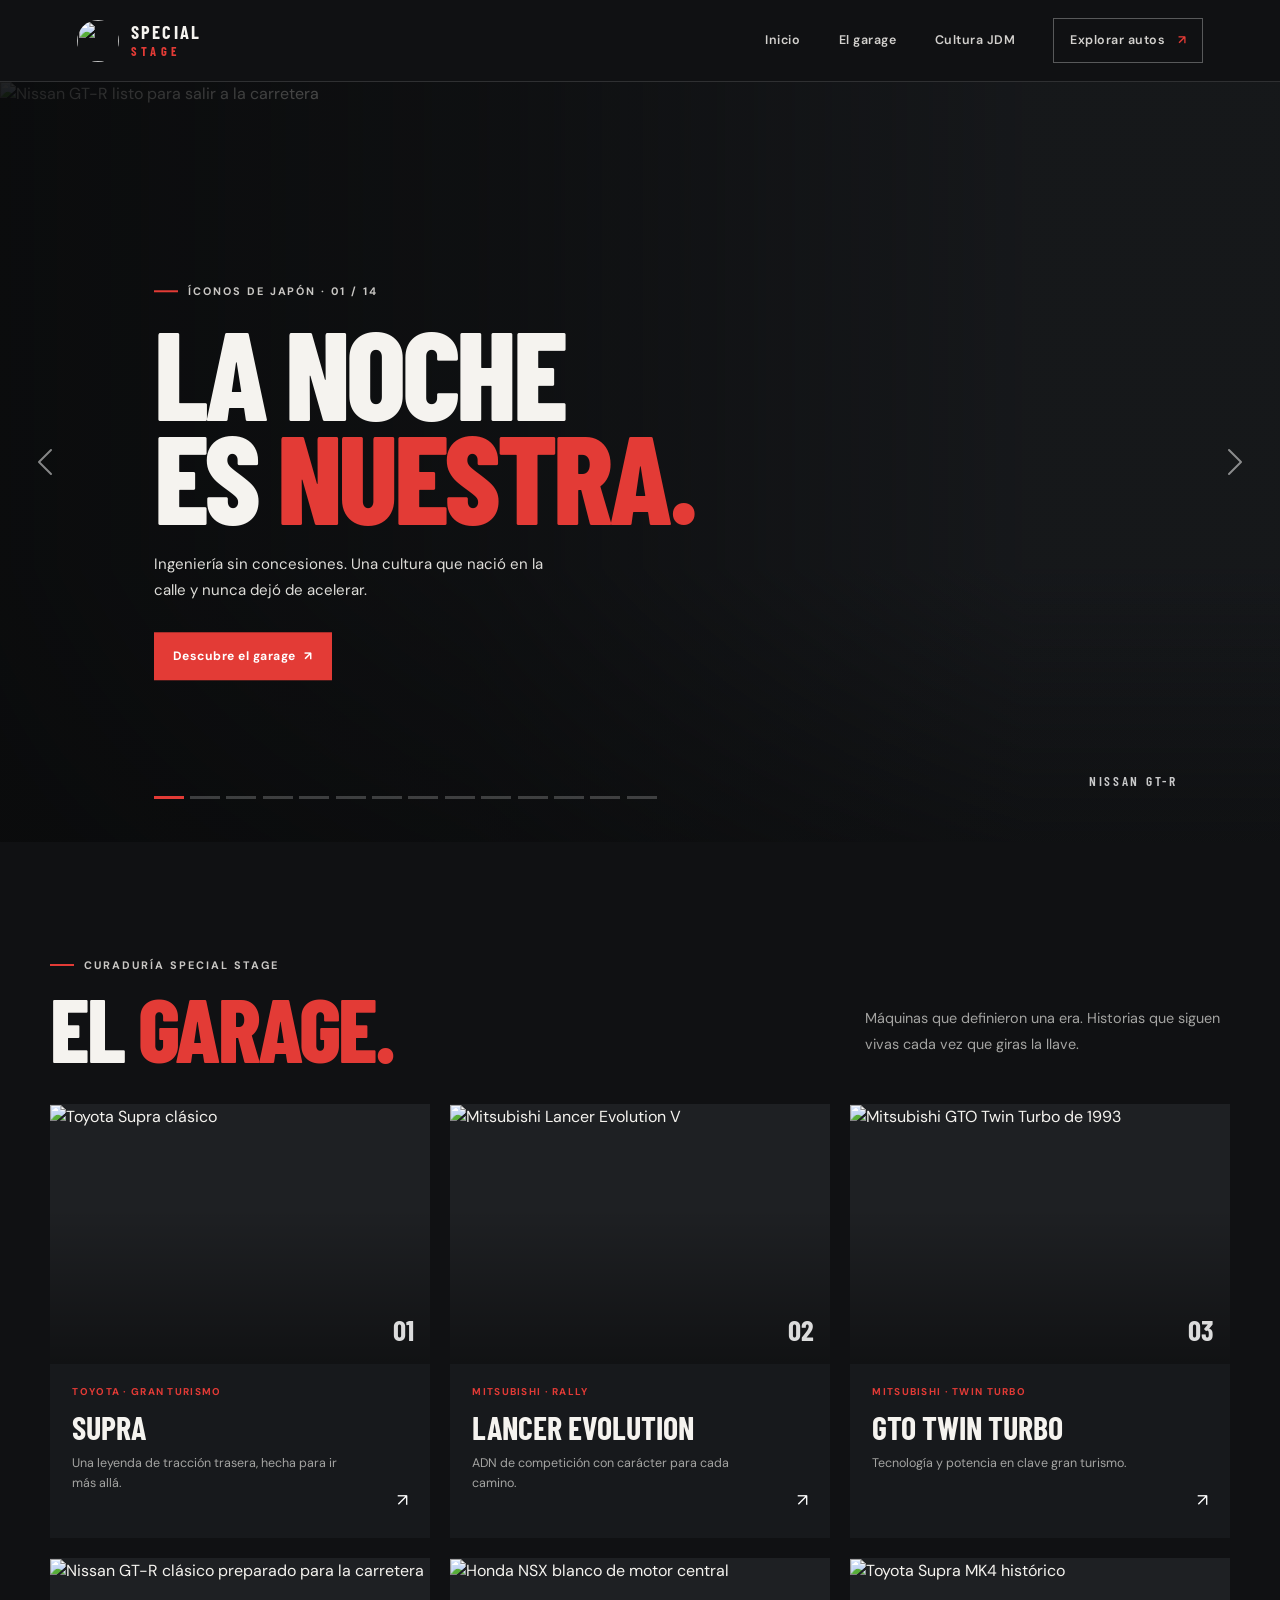
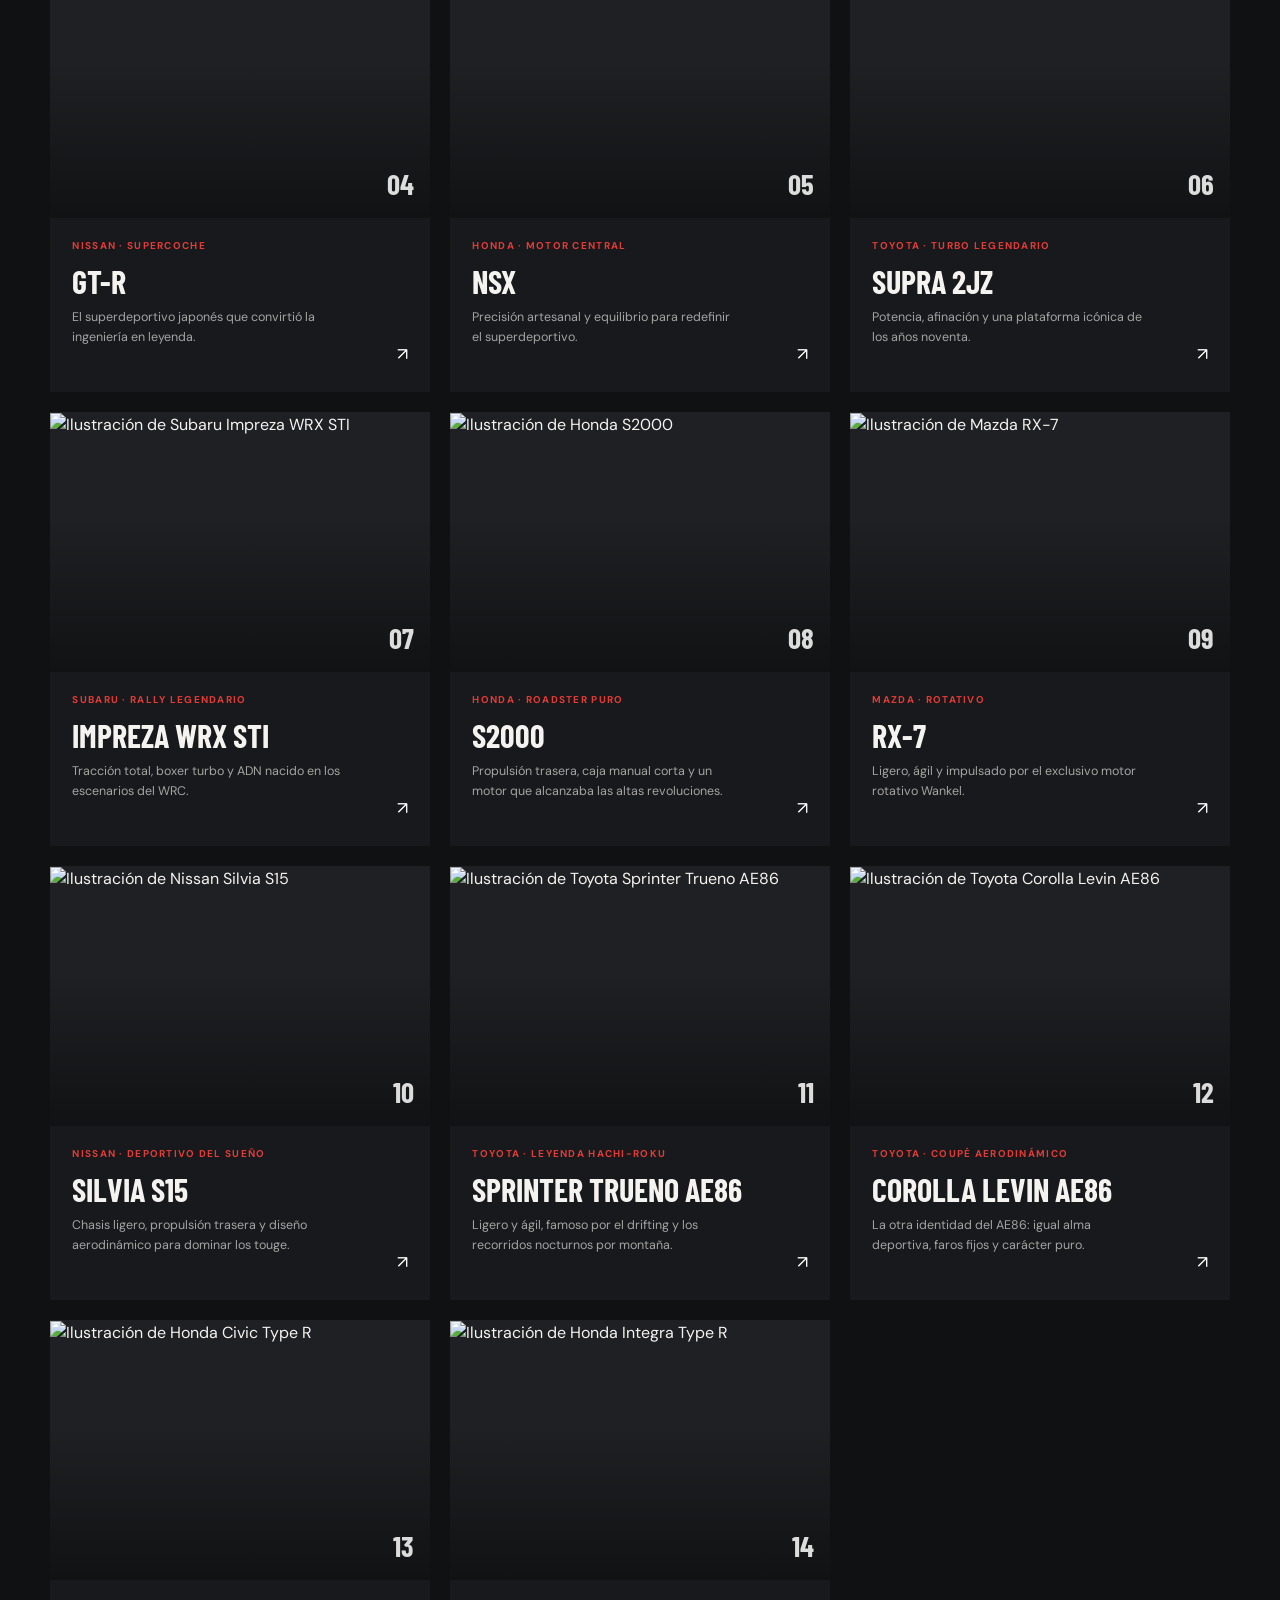
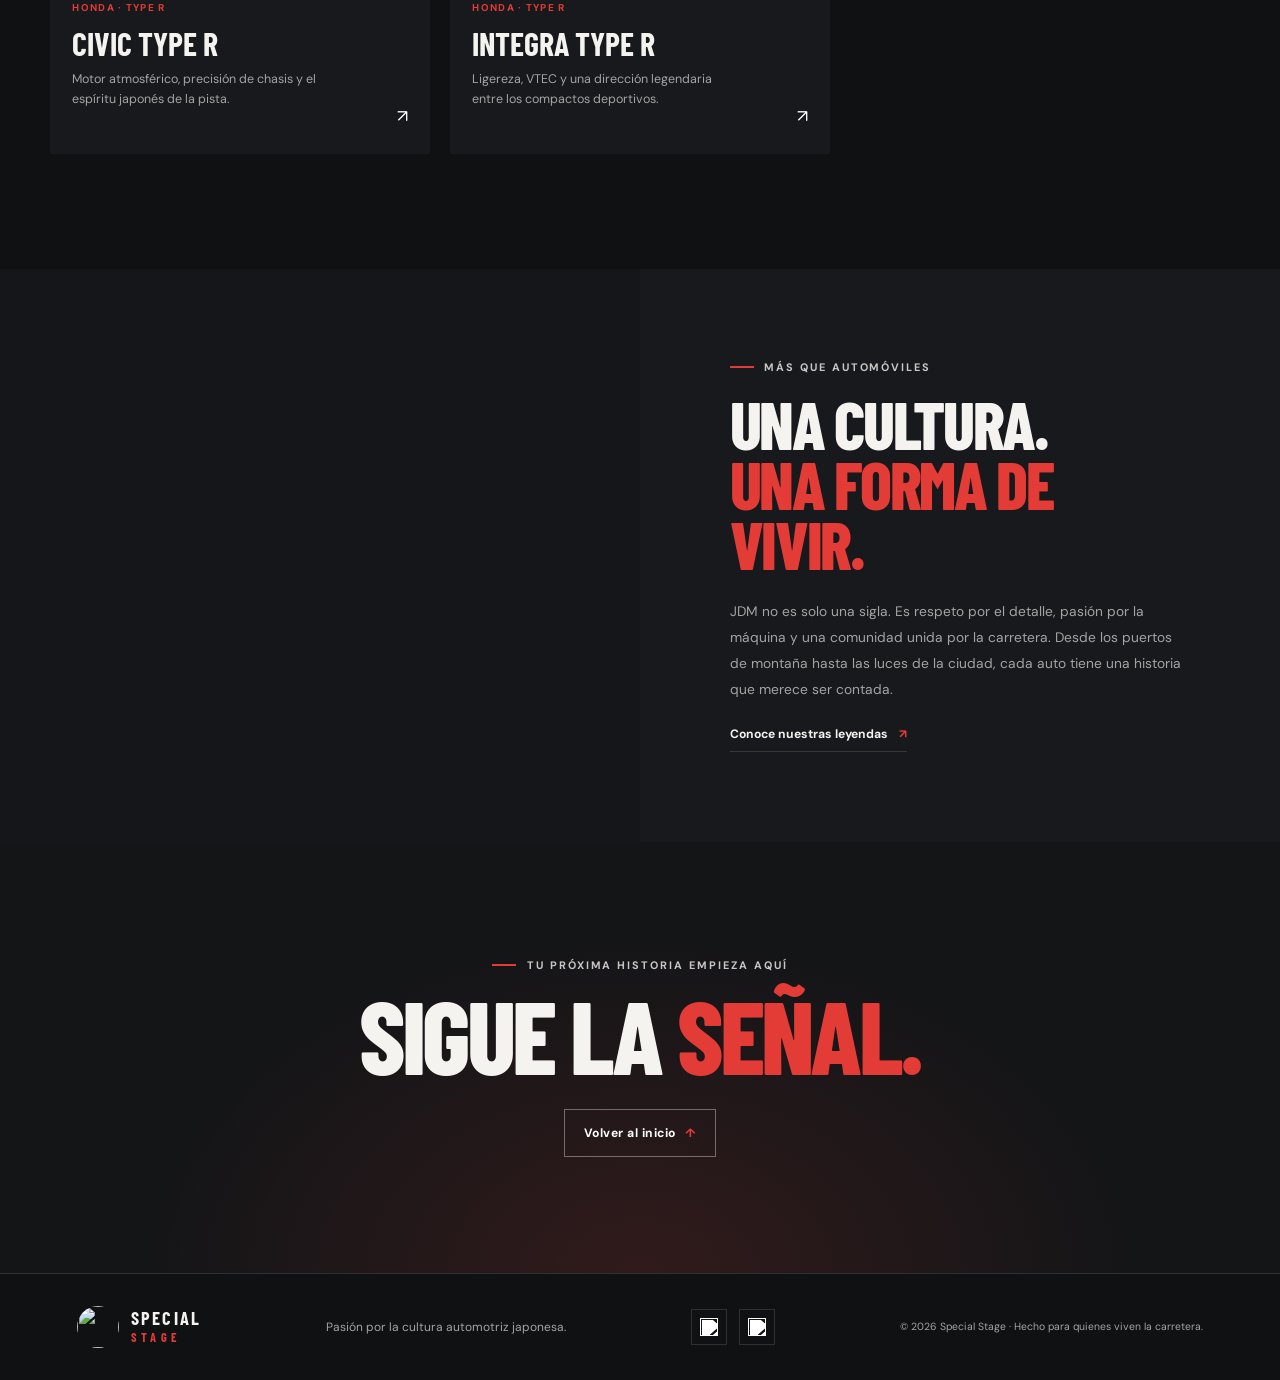
==== index.html @ 15a28413 "index se ingresa el index del sitio" ====
<!DOCTYPE html>
<html lang="es">
<head>
  <meta charset="UTF-8">
  <meta name="viewport" content="width=device-width, initial-scale=1.0">
  <meta name="theme-color" content="#101113">
  <meta name="description" content="Special Stage: un homenaje a los deportivos japoneses, su historia y la cultura JDM.">
  <title>Special Stage — Cultura JDM</title>
  <link rel="preconnect" href="https://fonts.googleapis.com">
  <link rel="preconnect" href="https://fonts.gstatic.com" crossorigin>
  <link href="https://fonts.googleapis.com/css2?family=Barlow+Condensed:wght@500;600;700;800&family=DM+Sans:wght@400;500;600;700&display=swap" rel="stylesheet">
  <link href="https://cdn.jsdelivr.net/npm/bootstrap@5.3.3/dist/css/bootstrap.min.css" rel="stylesheet">
  <link rel="stylesheet" href="styles.css">
  <script src="https://cdn.jsdelivr.net/npm/bootstrap@5.3.3/dist/js/bootstrap.bundle.min.js" defer></script>
</head>
<body>
  <header class="site-header" id="inicio">
    <a class="brand" href="#inicio" aria-label="Special Stage, inicio">
      <img src="OIG3.b3COJ.5Jp.jpeg" alt="" class="brand-mark">
      <span class="brand-name">SPECIAL<span>STAGE</span></span>
    </a>
    <nav class="site-nav" aria-label="Navegación principal">
      <a href="#inicio">Inicio</a>
      <a href="#garage">El garage</a>
      <a href="#filosofia">Cultura JDM</a>
      <a class="nav-cta" href="#garage">Explorar autos <span aria-hidden="true">↗</span></a>
    </nav>
  </header>

  <main>
    <section class="hero" aria-label="Autos deportivos japoneses destacados">
      <div id="jdmCarousel" class="carousel slide carousel-fade" data-bs-ride="carousel" data-bs-interval="6000" data-bs-pause="false" data-bs-touch="true">
        <div class="carousel-indicators">
          <button type="button" data-bs-target="#jdmCarousel" data-bs-slide-to="0" class="active" aria-current="true" aria-label="Ver Nissan GT-R"></button>
          <button type="button" data-bs-target="#jdmCarousel" data-bs-slide-to="1" aria-label="Ver Toyota Supra"></button>
          <button type="button" data-bs-target="#jdmCarousel" data-bs-slide-to="2" aria-label="Ver Mitsubishi Lancer Evolution"></button>
          <button type="button" data-bs-target="#jdmCarousel" data-bs-slide-to="3" aria-label="Ver Mitsubishi GTO"></button>
          <button type="button" data-bs-target="#jdmCarousel" data-bs-slide-to="4" aria-label="Ver Honda NSX"></button>
          <button type="button" data-bs-target="#jdmCarousel" data-bs-slide-to="5" aria-label="Ver Subaru Impreza WRX STI"></button>
          <button type="button" data-bs-target="#jdmCarousel" data-bs-slide-to="6" aria-label="Ver Honda S2000"></button>
          <button type="button" data-bs-target="#jdmCarousel" data-bs-slide-to="7" aria-label="Ver Mazda RX-7"></button>
          <button type="button" data-bs-target="#jdmCarousel" data-bs-slide-to="8" aria-label="Ver Nissan Silvia S15"></button>
          <button type="button" data-bs-target="#jdmCarousel" data-bs-slide-to="9" aria-label="Ver Toyota Sprinter Trueno"></button>
          <button type="button" data-bs-target="#jdmCarousel" data-bs-slide-to="10" aria-label="Ver Toyota Corolla Levin"></button>
          <button type="button" data-bs-target="#jdmCarousel" data-bs-slide-to="11" aria-label="Ver Honda Civic Type R"></button>
          <button type="button" data-bs-target="#jdmCarousel" data-bs-slide-to="12" aria-label="Ver Honda Integra Type R"></button>
          <button type="button" data-bs-target="#jdmCarousel" data-bs-slide-to="13" aria-label="Ver Toyota Supra 2JZ"></button>
        </div>
        <div class="carousel-inner">
          <article class="carousel-item active">
            <img src="7Q7YH4NVMZA3RBC3DKDZZ7UAQU.avif" class="hero-image" alt="Nissan GT-R listo para salir a la carretera">
            <div class="hero-shade"></div>
            <div class="hero-copy">
              <p class="eyebrow"><span></span> ÍCONOS DE JAPÓN · 01 / 14</p>
              <h1>LA NOCHE<br>ES <em>NUESTRA.</em></h1>
              <p class="hero-description">Ingeniería sin concesiones. Una cultura que nació en la calle y nunca dejó de acelerar.</p>
              <a class="button button-red" href="#garage">Descubre el garage <span aria-hidden="true">↗</span></a>
            </div>
            <span class="hero-model">NISSAN GT-R</span>
          </article>
          <article class="carousel-item">
            <img src="1997-toyota-supra-sold-for-176-000-at-auction.jpg" class="hero-image" alt="Toyota Supra, leyenda japonesa de alto rendimiento">
            <div class="hero-shade"></div>
            <div class="hero-copy">
              <p class="eyebrow"><span></span> LEYENDAS DEL ASFALTO · 02 / 14</p>
              <h2>HECHO PARA<br><em>SER LEYENDA.</em></h2>
              <p class="hero-description">Un nombre que atraviesa generaciones. El Supra siempre encuentra el camino de vuelta.</p>
              <a class="button button-red" href="#garage">Descubre el garage <span aria-hidden="true">↗</span></a>
            </div>
            <span class="hero-model">TOYOTA SUPRA</span>
          </article>
          <article class="carousel-item">
            <img src="mitsubishi-lancer-evo-v.webp" class="hero-image" alt="Mitsubishi Lancer Evolution V inspirado en los rallyes">
            <div class="hero-shade"></div>
            <div class="hero-copy">
              <p class="eyebrow"><span></span> NACIDO EN EL RALLY · 03 / 14</p>
              <h2>DOMINA<br><em>CADA CURVA.</em></h2>
              <p class="hero-description">Tracción total, carácter de competición y una máquina hecha para ir más allá.</p>
              <a class="button button-red" href="#garage">Descubre el garage <span aria-hidden="true">↗</span></a>
            </div>
            <span class="hero-model">MITSUBISHI LANCER EVO V</span>
          </article>
          <article class="carousel-item">
            <img src="1993-mitsubishi-gto-z16a-twin-turbo.jpeg" class="hero-image" alt="Mitsubishi GTO Twin Turbo de los años noventa">
            <div class="hero-shade"></div>
            <div class="hero-copy">
              <p class="eyebrow"><span></span> POTENCIA DE LOS 90 · 04 / 14</p>
              <h2>EL FUTURO<br><em>ERA AHORA.</em></h2>
              <p class="hero-description">Tecnología, turbo y diseño atrevido: el gran turismo que hizo historia.</p>
              <a class="button button-red" href="#garage">Descubre el garage <span aria-hidden="true">↗</span></a>
            </div>
            <span class="hero-model">MITSUBISHI GTO</span>
          </article>
          <article class="carousel-item">
            <img src="d70036c5288b5b1a4c5e535a1e9632af.jpg" class="hero-image" alt="Honda NSX, superdeportivo japonés de motor central">
            <div class="hero-shade"></div>
            <div class="hero-copy">
              <p class="eyebrow"><span></span> PRECISIÓN EN ESTADO PURO · 05 / 14</p>
              <h2>LA PERFECCIÓN<br><em>SE CONDUCE.</em></h2>
              <p class="hero-description">Equilibrio, precisión y alma de competición en un superdeportivo inolvidable.</p>
              <a class="button button-red" href="#garage">Descubre el garage <span aria-hidden="true">↗</span></a>
            </div>
            <span class="hero-model">HONDA NSX</span>
          </article>
          <article class="carousel-item">
            <img src="Subaru_Impreza_WRX_STi_2011-00.jpg.webp" class="hero-image" alt="Subaru Impreza WRX STI preparado para el rally">
            <div class="hero-shade"></div>
            <div class="hero-copy">
              <p class="eyebrow"><span></span> ADN DE RALLY · 06 / 14</p>
              <h2>TRACCIÓN<br><em>SIN LÍMITES.</em></h2>
              <p class="hero-description">Boxer turbo, tracción total y el carácter competitivo que conquistó el WRC.</p>
              <a class="button button-red" href="#garage">Descubre el garage <span aria-hidden="true">↗</span></a>
            </div>
            <span class="hero-model">SUBARU IMPREZA WRX STI</span>
          </article>
          <article class="carousel-item">
            <img src="honda-s2000-ap1-ap2.webp" class="hero-image" alt="Honda S2000 roadster deportivo">
            <div class="hero-shade"></div>
            <div class="hero-copy">
              <p class="eyebrow"><span></span> ROADSTER PURO · 07 / 14</p>
              <h2>MOTOR ALMA<br><em>A TODO RÉGIMEN.</em></h2>
              <p class="hero-description">Propulsión trasera y un motor atmosférico diseñado para disfrutar cada revolución.</p>
              <a class="button button-red" href="#garage">Descubre el garage <span aria-hidden="true">↗</span></a>
            </div>
            <span class="hero-model">HONDA S2000</span>
          </article>
          <article class="carousel-item">
            <img src="rx7.jfif" class="hero-image" alt="Mazda RX-7 con motor rotativo">
            <div class="hero-shade"></div>
            <div class="hero-copy">
              <p class="eyebrow"><span></span> TECNOLOGÍA ROTATIVA · 08 / 14</p>
              <h2>PESO LIVIANO.<br><em>ALMA LIBRE.</em></h2>
              <p class="hero-description">Un diseño liviano y el exclusivo motor Wankel dieron forma a una leyenda.</p>
              <a class="button button-red" href="#garage">Descubre el garage <span aria-hidden="true">↗</span></a>
            </div>
            <span class="hero-model">MAZDA RX-7</span>
          </article>
          <article class="carousel-item">
            <img src="s15.jfif" class="hero-image" alt="Nissan Silvia S15 de propulsión trasera">
            <div class="hero-shade"></div>
            <div class="hero-copy">
              <p class="eyebrow"><span></span> REINA DE LOS TOUGE · 09 / 14</p>
              <h2>LIBERTAD<br><em>TRASERA.</em></h2>
              <p class="hero-description">Ligereza, propulsión trasera y equilibrio para convertir cada curva en expresión.</p>
              <a class="button button-red" href="#garage">Descubre el garage <span aria-hidden="true">↗</span></a>
            </div>
            <span class="hero-model">NISSAN SILVIA S15</span>
          </article>
          <article class="carousel-item">
            <img src="trueno.jfif" class="hero-image" alt="Toyota Sprinter Trueno AE86">
            <div class="hero-shade"></div>
            <div class="hero-copy">
              <p class="eyebrow"><span></span> LEYENDA HACHI-ROKU · 10 / 14</p>
              <h2>EL ARTE<br><em>DEL DRIFT.</em></h2>
              <p class="hero-description">Ligero, sincero y famoso por llevar el automóvil al límite de la carretera de montaña.</p>
              <a class="button button-red" href="#garage">Descubre el garage <span aria-hidden="true">↗</span></a>
            </div>
            <span class="hero-model">TOYOTA SPRINTER TRUENO AE86</span>
          </article>
          <article class="carousel-item">
            <img src="levin.jfif" class="hero-image" alt="Toyota Corolla Levin AE86">
            <div class="hero-shade"></div>
            <div class="hero-copy">
              <p class="eyebrow"><span></span> EL HERMANO INVISIBLE · 11 / 14</p>
              <h2>IGUAL ALMA.<br><em>OTRO ROSTRO.</em></h2>
              <p class="hero-description">El Corolla Levin comparte la esencia del AE86 con faros fijos y carácter compacto.</p>
              <a class="button button-red" href="#garage">Descubre el garage <span aria-hidden="true">↗</span></a>
            </div>
            <span class="hero-model">TOYOTA COROLLA LEVIN AE86</span>
          </article>
          <article class="carousel-item">
            <img src="civic.jfif" class="hero-image" alt="Honda Civic Type R deportivo">
            <div class="hero-shade"></div>
            <div class="hero-copy">
              <p class="eyebrow"><span></span> NATIVO DE CIRCUITO · 12 / 14</p>
              <h2>CHASIS<br><em>HACIA LA PISTA.</em></h2>
              <p class="hero-description">Motor atmosférico, precisión de chasis y toda la filosofía Honda Type R.</p>
              <a class="button button-red" href="#garage">Descubre el garage <span aria-hidden="true">↗</span></a>
            </div>
            <span class="hero-model">HONDA CIVIC TYPE R</span>
          </article>
          <article class="carousel-item">
            <img src="integra.jfif" class="hero-image" alt="Honda Integra Type R deportivo">
            <div class="hero-shade"></div>
            <div class="hero-copy">
              <p class="eyebrow"><span></span> LEYENDA VTEC · 13 / 14</p>
              <h2>LIGEREZA.<br><em>Y PRECISIÓN.</em></h2>
              <p class="hero-description">Ligereza, altas revoluciones y una dirección que convirtió al Integra en una leyenda.</p>
              <a class="button button-red" href="#garage">Descubre el garage <span aria-hidden="true">↗</span></a>
            </div>
            <span class="hero-model">HONDA INTEGRA TYPE R</span>
          </article>
          <article class="carousel-item">
            <img src="1997-toyota-supra-sold-for-176-000-at-auction.jpg" class="hero-image" alt="Toyota Supra 2JZ con motor turbo">
            <div class="hero-shade"></div>
            <div class="hero-copy">
              <p class="eyebrow"><span></span> POTENCIA LEGENDARIA · 14 / 14</p>
              <h2>EL MOTOR<br><em>INMORTAL.</em></h2>
              <p class="hero-description">El 2JZ turbo convirtió al Supra en un referente eterno de potencia y preparación.</p>
              <a class="button button-red" href="#garage">Descubre el garage <span aria-hidden="true">↗</span></a>
            </div>
            <span class="hero-model">TOYOTA SUPRA 2JZ</span>
          </article>
        </div>
        <button class="carousel-control-prev" type="button" data-bs-target="#jdmCarousel" data-bs-slide="prev" aria-label="Anterior">
          <span class="carousel-control-prev-icon" aria-hidden="true"></span>
        </button>
        <button class="carousel-control-next" type="button" data-bs-target="#jdmCarousel" data-bs-slide="next" aria-label="Siguiente">
          <span class="carousel-control-next-icon" aria-hidden="true"></span>
        </button>
      </div>
    </section>

    <section class="garage section-wrap" id="garage">
      <div class="section-heading">
        <div>
          <p class="eyebrow"><span></span> CURADURÍA SPECIAL STAGE</p>
          <h2>EL <em>GARAGE.</em></h2>
        </div>
        <p class="section-intro">Máquinas que definieron una era. Historias que siguen vivas cada vez que giras la llave.</p>
      </div>
      <div class="car-grid">
        <article class="car-card">
          <div class="card-image"><img src="1997-toyota-supra-sold-for-176-000-at-auction.jpg" alt="Toyota Supra clásico" loading="lazy"><span class="card-number">01</span></div>
          <div class="card-copy"><p class="card-kicker">TOYOTA · GRAN TURISMO</p><h3>Supra</h3><p>Una leyenda de tracción trasera, hecha para ir más allá.</p><span class="card-arrow" aria-hidden="true">↗</span></div>
        </article>
        <article class="car-card">
          <div class="card-image"><img src="mitsubishi-lancer-evo-v.webp" alt="Mitsubishi Lancer Evolution V" loading="lazy"><span class="card-number">02</span></div>
          <div class="card-copy"><p class="card-kicker">MITSUBISHI · RALLY</p><h3>Lancer Evolution</h3><p>ADN de competición con carácter para cada camino.</p><span class="card-arrow" aria-hidden="true">↗</span></div>
        </article>
        <article class="car-card">
          <div class="card-image"><img src="1993-mitsubishi-gto-z16a-twin-turbo.jpeg" alt="Mitsubishi GTO Twin Turbo de 1993" loading="lazy"><span class="card-number">03</span></div>
          <div class="card-copy"><p class="card-kicker">MITSUBISHI · TWIN TURBO</p><h3>GTO Twin Turbo</h3><p>Tecnología y potencia en clave gran turismo.</p><span class="card-arrow" aria-hidden="true">↗</span></div>
        </article>
        <article class="car-card">
          <div class="card-image"><img src="7Q7YH4NVMZA3RBC3DKDZZ7UAQU.avif" alt="Nissan GT-R clásico preparado para la carretera" loading="lazy"><span class="card-number">04</span></div>
          <div class="card-copy"><p class="card-kicker">NISSAN · SUPERCOCHE</p><h3>GT-R</h3><p>El superdeportivo japonés que convirtió la ingeniería en leyenda.</p><span class="card-arrow" aria-hidden="true">↗</span></div>
        </article>
        <article class="car-card">
          <div class="card-image"><img src="d70036c5288b5b1a4c5e535a1e9632af.jpg" alt="Honda NSX blanco de motor central" loading="lazy"><span class="card-number">05</span></div>
          <div class="card-copy"><p class="card-kicker">HONDA · MOTOR CENTRAL</p><h3>NSX</h3><p>Precisión artesanal y equilibrio para redefinir el superdeportivo.</p><span class="card-arrow" aria-hidden="true">↗</span></div>
        </article>
        <article class="car-card">
          <div class="card-image"><img src="1997-toyota-supra-sold-for-176-000-at-auction.jpg" alt="Toyota Supra MK4 histórico" loading="lazy"><span class="card-number">06</span></div>
          <div class="card-copy"><p class="card-kicker">TOYOTA · TURBO LEGENDARIO</p><h3>Supra 2JZ</h3><p>Potencia, afinación y una plataforma icónica de los años noventa.</p><span class="card-arrow" aria-hidden="true">↗</span></div>
        </article>
        <article class="car-card">
          <div class="card-image"><img src="Subaru_Impreza_WRX_STi_2011-00.jpg.webp" alt="Ilustración de Subaru Impreza WRX STI" loading="lazy"><span class="card-number">07</span></div>
          <div class="card-copy"><p class="card-kicker">SUBARU · RALLY LEGENDARIO</p><h3>Impreza WRX STI</h3><p>Tracción total, boxer turbo y ADN nacido en los escenarios del WRC.</p><span class="card-arrow" aria-hidden="true">↗</span></div>
        </article>
        <article class="car-card">
          <div class="card-image"><img src="honda-s2000-ap1-ap2.webp" alt="Ilustración de Honda S2000" loading="lazy"><span class="card-number">08</span></div>
          <div class="card-copy"><p class="card-kicker">HONDA · ROADSTER PURO</p><h3>S2000</h3><p>Propulsión trasera, caja manual corta y un motor que alcanzaba las altas revoluciones.</p><span class="card-arrow" aria-hidden="true">↗</span></div>
        </article>
        <article class="car-card">
          <div class="card-image"><img src="rx7.jfif" alt="Ilustración de Mazda RX-7" loading="lazy"><span class="card-number">09</span></div>
          <div class="card-copy"><p class="card-kicker">MAZDA · ROTATIVO</p><h3>RX-7</h3><p>Ligero, ágil y impulsado por el exclusivo motor rotativo Wankel.</p><span class="card-arrow" aria-hidden="true">↗</span></div>
        </article>
        <article class="car-card">
          <div class="card-image"><img src="s15.jfif" alt="Ilustración de Nissan Silvia S15" loading="lazy"><span class="card-number">10</span></div>
          <div class="card-copy"><p class="card-kicker">NISSAN · DEPORTIVO DEL SUEÑO</p><h3>Silvia S15</h3><p>Chasis ligero, propulsión trasera y diseño aerodinámico para dominar los touge.</p><span class="card-arrow" aria-hidden="true">↗</span></div>
        </article>
        <article class="car-card">
          <div class="card-image"><img src="trueno.jfif" alt="Ilustración de Toyota Sprinter Trueno AE86" loading="lazy"><span class="card-number">11</span></div>
          <div class="card-copy"><p class="card-kicker">TOYOTA · LEYENDA HACHI-ROKU</p><h3>Sprinter Trueno AE86</h3><p>Ligero y ágil, famoso por el drifting y los recorridos nocturnos por montaña.</p><span class="card-arrow" aria-hidden="true">↗</span></div>
        </article>
        <article class="car-card">
          <div class="card-image"><img src="levin.jfif" alt="Ilustración de Toyota Corolla Levin AE86" loading="lazy"><span class="card-number">12</span></div>
          <div class="card-copy"><p class="card-kicker">TOYOTA · COUPÉ AERODINÁMICO</p><h3>Corolla Levin AE86</h3><p>La otra identidad del AE86: igual alma deportiva, faros fijos y carácter puro.</p><span class="card-arrow" aria-hidden="true">↗</span></div>
        </article>
        <article class="car-card">
          <div class="card-image"><img src="civic.jfif" alt="Ilustración de Honda Civic Type R" loading="lazy"><span class="card-number">13</span></div>
          <div class="card-copy"><p class="card-kicker">HONDA · TYPE R</p><h3>Civic Type R</h3><p>Motor atmosférico, precisión de chasis y el espíritu japonés de la pista.</p><span class="card-arrow" aria-hidden="true">↗</span></div>
        </article>
        <article class="car-card">
          <div class="card-image"><img src="integra.jfif" alt="Ilustración de Honda Integra Type R" loading="lazy"><span class="card-number">14</span></div>
          <div class="card-copy"><p class="card-kicker">HONDA · TYPE R</p><h3>Integra Type R</h3><p>Ligereza, VTEC y una dirección legendaria entre los compactos deportivos.</p><span class="card-arrow" aria-hidden="true">↗</span></div>
        </article>
      </div>
    </section>

    <section class="manifesto" id="filosofia">
      <div class="manifesto-image" role="img" aria-label="Deportivo japonés preparado para la carretera"></div>
      <div class="manifesto-copy">
        <p class="eyebrow"><span></span> MÁS QUE AUTOMÓVILES</p>
        <h2>UNA CULTURA.<br><em>UNA FORMA DE VIVIR.</em></h2>
        <p>JDM no es solo una sigla. Es respeto por el detalle, pasión por la máquina y una comunidad unida por la carretera. Desde los puertos de montaña hasta las luces de la ciudad, cada auto tiene una historia que merece ser contada.</p>
        <a class="text-link" href="#garage">Conoce nuestras leyendas <span aria-hidden="true">↗</span></a>
      </div>
    </section>

    <section class="closing-banner">
      <p class="eyebrow"><span></span> TU PRÓXIMA HISTORIA EMPIEZA AQUÍ</p>
      <h2>SIGUE LA <em>SEÑAL.</em></h2>
      <a class="button button-outline" href="#inicio">Volver al inicio <span aria-hidden="true">↑</span></a>
    </section>
  </main>

  <footer class="site-footer" id="contacto">
    <a class="brand footer-brand" href="#inicio">
      <img src="OIG3.b3COJ.5Jp.jpeg" alt="" class="brand-mark">
      <span class="brand-name">SPECIAL<span>STAGE</span></span>
    </a>
    <p>Pasión por la cultura automotriz japonesa.</p>
    <div class="social-links" aria-label="Redes sociales">
      <a href="https://www.facebook.com/" target="_blank" rel="noopener noreferrer" aria-label="Facebook"><img src="icons8-facebook-nuevo-24.png" alt=""></a>
      <a href="https://www.instagram.com/" target="_blank" rel="noopener noreferrer" aria-label="Instagram"><img src="icons8-instagram-50.png" alt=""></a>
    </div>
    <small>© 2026 Special Stage · Hecho para quienes viven la carretera.</small>
  </footer>
  <script>
    document.addEventListener("DOMContentLoaded", function () {
      const carouselElement = document.getElementById("jdmCarousel");

      if (!carouselElement) return;

      if (window.bootstrap && window.bootstrap.Carousel) {
        window.bootstrap.Carousel.getOrCreateInstance(carouselElement, {
          interval: 6000,
          ride: "carousel",
          pause: false,
          wrap: true,
          touch: true
        });
        return;
      }

      const items = Array.from(carouselElement.querySelectorAll(".carousel-item"));
      const indicators = Array.from(carouselElement.querySelectorAll(".carousel-indicators [data-bs-slide-to]"));
      const previousButton = carouselElement.querySelector(".carousel-control-prev");
      const nextButton = carouselElement.querySelector(".carousel-control-next");
      let currentIndex = Math.max(0, items.findIndex(function (item) {
        return item.classList.contains("active");
      }));

      function showSlide(index) {
        currentIndex = (index + items.length) % items.length;

        items.forEach(function (item, itemIndex) {
          item.classList.toggle("active", itemIndex === currentIndex);
        });

        indicators.forEach(function (indicator, indicatorIndex) {
          indicator.classList.toggle("active", indicatorIndex === currentIndex);
          indicator.setAttribute("aria-current", indicatorIndex === currentIndex ? "true" : "false");
        });
      }

      indicators.forEach(function (indicator) {
        indicator.addEventListener("click", function () {
          showSlide(Number(indicator.dataset.bsSlideTo));
        });
      });

      previousButton.addEventListener("click", function () {
        showSlide(currentIndex - 1);
      });

      nextButton.addEventListener("click", function () {
        showSlide(currentIndex + 1);
      });

      window.setInterval(function () {
        showSlide(currentIndex + 1);
      }, 6000);
    });
  </script>
</body>
</html>
---- styles.css ----
:root {
  color-scheme: dark;
  --ink: #101113;
  --surface: #17191c;
  --surface-raised: #1e2023;
  --text: #f5f3ef;
  --muted: #a4a4a2;
  --red: #e33b36;
  --line: rgba(255, 255, 255, 0.13);
  --display: "Barlow Condensed", Impact, sans-serif;
  --body: "DM Sans", Arial, sans-serif;
}

* {
  box-sizing: border-box;
}

html {
  scroll-behavior: smooth;
  scroll-padding-top: 5rem;
}

body {
  margin: 0;
  background: var(--ink);
  color: var(--text);
  font-family: var(--body);
  -webkit-font-smoothing: antialiased;
}

a {
  color: inherit;
}

a:focus-visible,
button:focus-visible {
  outline: 2px solid var(--red);
  outline-offset: 4px;
}

.site-header {
  position: relative;
  z-index: 5;
  min-height: 82px;
  padding: 0 clamp(1.25rem, 6vw, 6rem);
  display: flex;
  align-items: center;
  justify-content: space-between;
  gap: 2rem;
  background: #101113;
  border-bottom: 1px solid var(--line);
}

.brand {
  display: inline-flex;
  align-items: center;
  gap: 0.75rem;
  color: var(--text);
  text-decoration: none;
  flex-shrink: 0;
}

.brand-mark {
  width: 42px;
  height: 42px;
  object-fit: cover;
  border-radius: 50%;
}

.brand-name {
  font-family: var(--display);
  font-size: 1.15rem;
  font-weight: 700;
  letter-spacing: 0.12em;
  line-height: 1;
}

.brand-name span {
  display: block;
  margin-top: 0.25rem;
  color: var(--red);
  font-size: 0.78rem;
  letter-spacing: 0.34em;
}

.site-nav {
  display: flex;
  align-items: center;
  justify-content: flex-end;
  gap: clamp(1.1rem, 3vw, 2.8rem);
}

.site-nav a {
  color: #d3d1ce;
  font-size: 0.78rem;
  font-weight: 600;
  letter-spacing: 0.04em;
  text-decoration: none;
  transition: color 180ms ease;
}

.site-nav a:hover {
  color: #fff;
}

.site-nav .nav-cta {
  padding: 0.75rem 1rem;
  border: 1px solid rgba(255, 255, 255, 0.3);
}

.nav-cta span,
.button span,
.text-link span {
  margin-left: 0.55rem;
  color: var(--red);
}

.hero {
  position: relative;
  overflow: hidden;
  background: #17191c;
}

.hero .carousel,
.hero .carousel-inner,
.hero .carousel-item {
  height: min(760px, 74vw);
  min-height: 570px;
}

.hero .carousel-item {
  position: relative;
  overflow: hidden;
}

.hero-image,
.hero-shade {
  position: absolute;
  inset: 0;
  width: 100%;
  height: 100%;
}

.hero-image {
  object-fit: cover;
  object-position: center 54%;
}

.hero-shade {
  background: linear-gradient(90deg, rgba(10, 11, 12, 0.9) 0%, rgba(10, 11, 12, 0.66) 37%, rgba(10, 11, 12, 0.08) 80%),
    linear-gradient(0deg, rgba(10, 11, 12, 0.52), transparent 36%);
}

.hero-copy {
  position: absolute;
  z-index: 1;
  top: 50%;
  left: clamp(2rem, 12vw, 11rem);
  width: min(550px, 57%);
  transform: translateY(-45%);
}

.eyebrow {
  display: flex;
  align-items: center;
  gap: 0.65rem;
  margin: 0 0 1.2rem;
  color: #c9c7c4;
  font-size: 0.68rem;
  font-weight: 700;
  letter-spacing: 0.18em;
}

.eyebrow > span {
  width: 24px;
  height: 2px;
  background: var(--red);
}

.hero h1,
.hero h2,
.section-heading h2,
.manifesto h2,
.closing-banner h2 {
  margin: 0;
  font-family: var(--display);
  font-size: clamp(4.5rem, 9.8vw, 9rem);
  font-weight: 800;
  letter-spacing: -0.035em;
  line-height: 0.83;
  text-transform: uppercase;
}

.hero h1 em,
.hero h2 em,
.section-heading h2 em,
.manifesto h2 em,
.closing-banner h2 em {
  color: var(--red);
  font-style: normal;
}

.hero-description {
  max-width: 410px;
  margin: 1.5rem 0 1.8rem;
  color: #deddd9;
  font-size: 0.94rem;
  line-height: 1.75;
}

.button {
  display: inline-flex;
  align-items: center;
  justify-content: center;
  min-height: 48px;
  padding: 0.8rem 1.2rem;
  font-size: 0.76rem;
  font-weight: 700;
  letter-spacing: 0.04em;
  text-decoration: none;
  transition: background-color 180ms ease, border-color 180ms ease;
}

.button-red {
  background: var(--red);
  color: #fff;
}

.button-red:hover {
  background: #c92e2a;
  color: #fff;
}

.button-red span {
  color: #fff;
}

.hero-model {
  position: absolute;
  right: clamp(2rem, 8vw, 8rem);
  bottom: 3.2rem;
  color: rgba(255, 255, 255, 0.78);
  font-family: var(--display);
  font-size: 0.84rem;
  font-weight: 600;
  letter-spacing: 0.2em;
}

.hero .carousel-indicators {
  z-index: 2;
  right: auto;
  bottom: 2.7rem;
  left: clamp(2rem, 12vw, 11rem);
  justify-content: flex-start;
  gap: 0.4rem;
  margin: 0;
}

.hero .carousel-indicators [data-bs-target] {
  width: 30px;
  height: 3px;
  margin: 0;
  border: 0;
  background-color: rgba(255, 255, 255, 0.42);
}

.hero .carousel-indicators .active {
  background-color: var(--red);
}

.hero .carousel-control-prev,
.hero .carousel-control-next {
  z-index: 2;
  width: 7%;
}

.section-wrap {
  width: min(1180px, calc(100% - 3rem));
  margin: 0 auto;
}

.garage {
  padding-top: clamp(5rem, 9vw, 8rem);
  padding-bottom: clamp(5rem, 9vw, 8rem);
}

.section-heading {
  display: flex;
  align-items: flex-end;
  justify-content: space-between;
  gap: 2rem;
  margin-bottom: 2.5rem;
}

.section-heading .eyebrow {
  margin-bottom: 1rem;
}

.section-heading h2 {
  font-size: clamp(4rem, 7vw, 6.3rem);
}

.section-intro {
  max-width: 365px;
  margin: 0 0 0.35rem;
  color: var(--muted);
  font-size: 0.9rem;
  line-height: 1.8;
}

.car-grid {
  display: grid;
  grid-template-columns: repeat(3, minmax(0, 1fr));
  gap: 1.25rem;
}

.car-card {
  min-width: 0;
  overflow: hidden;
  background: var(--surface);
}

.card-image {
  position: relative;
  height: 260px;
  overflow: hidden;
  background: var(--surface-raised);
}

.card-image::after {
  position: absolute;
  inset: 40% 0 0;
  background: linear-gradient(0deg, rgba(0, 0, 0, 0.44), transparent);
  content: "";
}

.card-image img {
  width: 100%;
  height: 100%;
  object-fit: cover;
  transition: transform 450ms ease;
}

.card-visual {
  display: grid;
  place-items: center;
  isolation: isolate;
  background:
    linear-gradient(135deg, rgba(255, 255, 255, 0.08), transparent 35%),
    repeating-linear-gradient(135deg, transparent 0 18px, rgba(255, 255, 255, 0.025) 18px 19px);
}

.card-visual::before {
  position: absolute;
  width: 72%;
  height: 42%;
  border: 3px solid rgba(255, 255, 255, 0.28);
  border-radius: 58% 42% 18% 22%;
  content: "";
  transform: skewX(-8deg);
  box-shadow: inset 0 -22px 0 rgba(0, 0, 0, 0.18);
}

.card-visual-subaru {
  background-color: #254b78;
  background-image: linear-gradient(135deg, rgba(255, 255, 255, 0.08), transparent 35%), repeating-linear-gradient(135deg, transparent 0 18px, rgba(255, 255, 255, 0.025) 18px 19px);
}

.card-visual-honda {
  background-color: #7e2025;
  background-image: linear-gradient(135deg, rgba(255, 255, 255, 0.1), transparent 35%), repeating-linear-gradient(135deg, transparent 0 18px, rgba(255, 255, 255, 0.025) 18px 19px);
}

.card-visual-mazda {
  background-color: #a33b2d;
  background-image: linear-gradient(135deg, rgba(255, 255, 255, 0.1), transparent 35%), repeating-linear-gradient(135deg, transparent 0 18px, rgba(255, 255, 255, 0.025) 18px 19px);
}

.card-visual-nissan {
  background-color: #4a5a67;
  background-image: linear-gradient(135deg, rgba(255, 255, 255, 0.1), transparent 35%), repeating-linear-gradient(135deg, transparent 0 18px, rgba(255, 255, 255, 0.025) 18px 19px);
}

.card-visual-toyota-trueno {
  background-color: #d8d2b8;
  background-image: linear-gradient(135deg, rgba(0, 0, 0, 0.16), transparent 35%), repeating-linear-gradient(135deg, transparent 0 18px, rgba(0, 0, 0, 0.04) 18px 19px);
}

.card-visual-toyota-levin {
  background-color: #6e4b32;
  background-image: linear-gradient(135deg, rgba(255, 255, 255, 0.1), transparent 35%), repeating-linear-gradient(135deg, transparent 0 18px, rgba(255, 255, 255, 0.025) 18px 19px);
}

.card-visual-honda-civic,
.card-visual-honda-integra {
  background-color: #ece8de;
  background-image: linear-gradient(135deg, rgba(227, 59, 54, 0.18), transparent 40%), repeating-linear-gradient(135deg, transparent 0 18px, rgba(227, 59, 54, 0.05) 18px 19px);
}

.card-visual-honda-civic::before,
.card-visual-honda-integra::before,
.card-visual-toyota-trueno::before,
.card-visual-toyota-levin::before,
.card-visual-nissan::before {
  border-color: rgba(255, 255, 255, 0.48);
}

.card-model-mark {
  position: relative;
  z-index: 2;
  margin-top: 7.5rem;
  color: rgba(255, 255, 255, 0.78);
  font-family: var(--display);
  font-size: 0.78rem;
  font-weight: 700;
  letter-spacing: 0.24em;
}

.car-card:hover .card-image img {
  transform: scale(1.045);
}

.card-number {
  position: absolute;
  z-index: 1;
  right: 1rem;
  bottom: 0.8rem;
  color: rgba(255, 255, 255, 0.85);
  font-family: var(--display);
  font-size: 1.8rem;
  font-weight: 700;
}

.card-copy {
  position: relative;
  min-height: 174px;
  padding: 1.35rem 1.4rem 1.5rem;
}

.card-kicker {
  margin: 0 0 0.5rem;
  color: var(--red);
  font-size: 0.62rem;
  font-weight: 700;
  letter-spacing: 0.13em;
}

.card-copy h3 {
  margin: 0;
  font-family: var(--display);
  font-size: 2rem;
  font-weight: 700;
  text-transform: uppercase;
}

.card-copy > p:not(.card-kicker) {
  max-width: 270px;
  margin: 0.45rem 0 0;
  color: var(--muted);
  font-size: 0.78rem;
  line-height: 1.6;
}

.card-arrow {
  position: absolute;
  right: 1.4rem;
  bottom: 1.5rem;
  color: #fff;
  font-size: 1.1rem;
}

.manifesto {
  display: grid;
  grid-template-columns: 1fr 1fr;
  min-height: 530px;
  background: var(--surface);
}

.manifesto-image {
  min-height: 440px;
  background: linear-gradient(0deg, rgba(0, 0, 0, 0.12), rgba(0, 0, 0, 0.12)),
    url("7Q7YH4NVMZA3RBC3DKDZZ7UAQU.avif") center / cover no-repeat;
}

.manifesto-copy {
  display: flex;
  flex-direction: column;
  align-items: flex-start;
  justify-content: center;
  padding: clamp(2rem, 7vw, 6.5rem);
}

.manifesto h2 {
  font-size: clamp(3.3rem, 5.2vw, 5.3rem);
  line-height: 0.9;
}

.manifesto-copy > p:not(.eyebrow) {
  max-width: 490px;
  margin: 1.5rem 0 1.4rem;
  color: var(--muted);
  font-size: 0.86rem;
  line-height: 1.9;
}

.text-link {
  padding-bottom: 0.5rem;
  border-bottom: 1px solid var(--line);
  font-size: 0.76rem;
  font-weight: 700;
  text-decoration: none;
}

.text-link:hover {
  border-color: var(--red);
}

.closing-banner {
  padding: clamp(4.5rem, 9vw, 7.5rem) 1.5rem;
  text-align: center;
  background: radial-gradient(ellipse at 50% 100%, rgba(227, 59, 54, 0.14), transparent 55%), #141517;
}

.closing-banner .eyebrow {
  justify-content: center;
}

.closing-banner h2 {
  margin: 0 auto 2rem;
  font-size: clamp(3.7rem, 8vw, 7.3rem);
}

.button-outline {
  border: 1px solid rgba(255, 255, 255, 0.36);
  color: #fff;
}

.button-outline:hover {
  border-color: var(--red);
  background: var(--red);
}

.button-outline:hover span {
  color: #fff;
}

.site-footer {
  display: flex;
  align-items: center;
  justify-content: space-between;
  gap: 1.5rem;
  padding: 2rem clamp(1.25rem, 6vw, 6rem);
  border-top: 1px solid var(--line);
  color: var(--muted);
}

.footer-brand {
  color: var(--text);
}

.site-footer > p {
  margin: 0;
  font-size: 0.75rem;
}

.social-links {
  display: flex;
  gap: 0.8rem;
}

.social-links a {
  display: grid;
  width: 36px;
  height: 36px;
  place-items: center;
  border: 1px solid var(--line);
  transition: border-color 180ms ease;
}

.social-links a:hover {
  border-color: var(--red);
}

.social-links img {
  width: 18px;
  height: 18px;
  object-fit: contain;
  filter: grayscale(1) brightness(0) invert(1);
}

.site-footer small {
  font-size: 0.65rem;
  text-align: right;
}

@media (min-width: 1400px) {
  .hero .carousel,
  .hero .carousel-inner,
  .hero .carousel-item {
    height: min(820px, 68vw);
  }
}

@media (max-width: 850px) {
  .site-header {
    min-height: 74px;
    padding-right: 1.5rem;
    padding-left: 1.5rem;
    gap: 1rem;
  }

  .site-nav {
    gap: 1.15rem;
  }

  .site-nav a {
    font-size: 0.7rem;
  }

  .site-nav .nav-cta {
    padding: 0.65rem 0.7rem;
  }

  .hero .carousel,
  .hero .carousel-inner,
  .hero .carousel-item {
    height: 650px;
    min-height: 0;
  }

  .hero-copy {
    left: 8%;
    width: 68%;
  }

  .hero .carousel-indicators {
    left: 8%;
  }

  .car-grid {
    gap: 0.85rem;
  }

  .card-image {
    height: 210px;
  }

  .card-copy {
    padding: 1.1rem;
  }

  .manifesto-copy {
    padding: 2.5rem;
  }

  .site-footer {
    flex-wrap: wrap;
  }
}

@media (max-width: 600px) {
  html {
    scroll-padding-top: 1rem;
  }

  .site-header {
    flex-direction: column;
    justify-content: center;
    gap: 0.8rem;
    padding: 0.9rem 1rem 1rem;
  }

  .brand-mark {
    width: 34px;
    height: 34px;
  }

  .site-nav {
    width: 100%;
    justify-content: center;
    flex-wrap: wrap;
    gap: 0.3rem 1rem;
  }

  .site-nav a {
    padding: 0.35rem 0;
    font-size: 0.68rem;
  }

  .site-nav .nav-cta {
    padding: 0.4rem 0.55rem;
  }

  .hero .carousel,
  .hero .carousel-inner,
  .hero .carousel-item {
    height: 610px;
  }

  .hero-image {
    object-position: 58% center;
  }

  .hero-shade {
    background: linear-gradient(90deg, rgba(10, 11, 12, 0.8), rgba(10, 11, 12, 0.22)),
      linear-gradient(0deg, rgba(10, 11, 12, 0.68), transparent 68%);
  }

  .hero-copy {
    top: 45%;
    left: 1.5rem;
    width: calc(100% - 3rem);
    transform: translateY(-38%);
  }

  .eyebrow {
    font-size: 0.58rem;
  }

  .hero h1,
  .hero h2 {
    font-size: clamp(4rem, 16vw, 6rem);
  }

  .hero-description {
    max-width: 330px;
    font-size: 0.82rem;
  }

  .hero-model {
    right: 1.5rem;
    bottom: 3rem;
    font-size: 0.7rem;
  }

  .hero .carousel-indicators {
    bottom: 1.3rem;
    left: 1.5rem;
    gap: 2px;
  }

  .hero .carousel-indicators [data-bs-target] {
    width: 16px;
  }

  .hero .carousel-control-prev,
  .hero .carousel-control-next {
    display: none;
  }

  .section-wrap {
    width: calc(100% - 2.5rem);
  }

  .garage {
    padding-top: 4rem;
    padding-bottom: 4rem;
  }

  .section-heading {
    align-items: flex-start;
    flex-direction: column;
    gap: 0.75rem;
    margin-bottom: 1.6rem;
  }

  .section-heading h2 {
    font-size: 4.5rem;
  }

  .section-intro {
    max-width: 420px;
    font-size: 0.82rem;
  }

  .car-grid {
    grid-template-columns: 1fr;
    gap: 1rem;
  }

  .card-image {
    height: clamp(220px, 64vw, 330px);
  }

  .card-copy {
    min-height: 155px;
    padding: 1.2rem 1.3rem;
  }

  .manifesto {
    grid-template-columns: 1fr;
  }

  .manifesto-image {
    min-height: 290px;
    max-height: 380px;
  }

  .manifesto-copy {
    padding: 2.8rem 1.5rem 3.2rem;
  }

  .manifesto h2 {
    font-size: clamp(3.1rem, 12vw, 4.5rem);
  }

  .manifesto-copy > p:not(.eyebrow) {
    font-size: 0.82rem;
  }

  .closing-banner {
    padding: 4rem 1rem;
  }

  .closing-banner h2 {
    font-size: clamp(3.4rem, 13vw, 5rem);
  }

  .site-footer {
    justify-content: center;
    flex-direction: column;
    gap: 1rem;
    padding: 2rem 1.25rem;
    text-align: center;
  }

  .site-footer small {
    max-width: 280px;
    text-align: center;
  }
}

@media (prefers-reduced-motion: reduce) {
  *,
  *::before,
  *::after {
    scroll-behavior: auto !important;
    transition-duration: 0.01ms !important;
    animation-duration: 0.01ms !important;
    animation-iteration-count: 1 !important;
  }
}
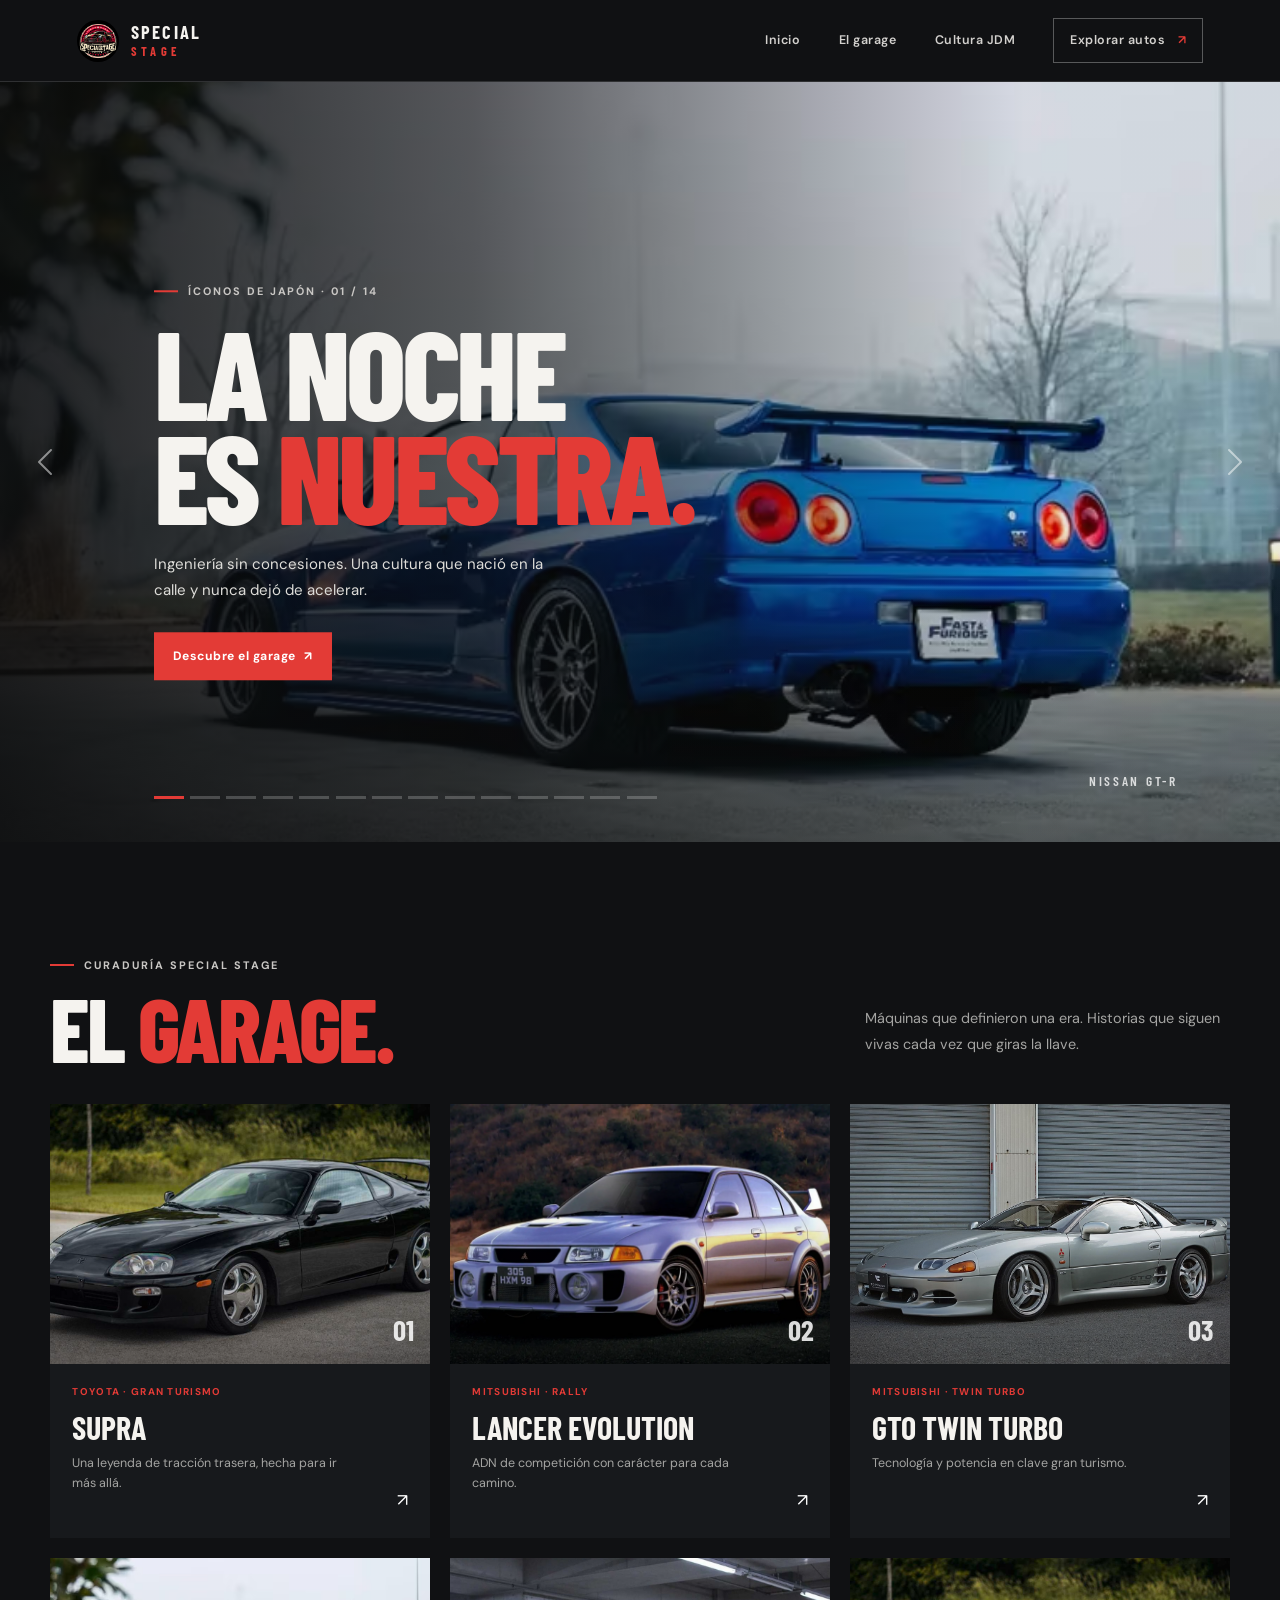
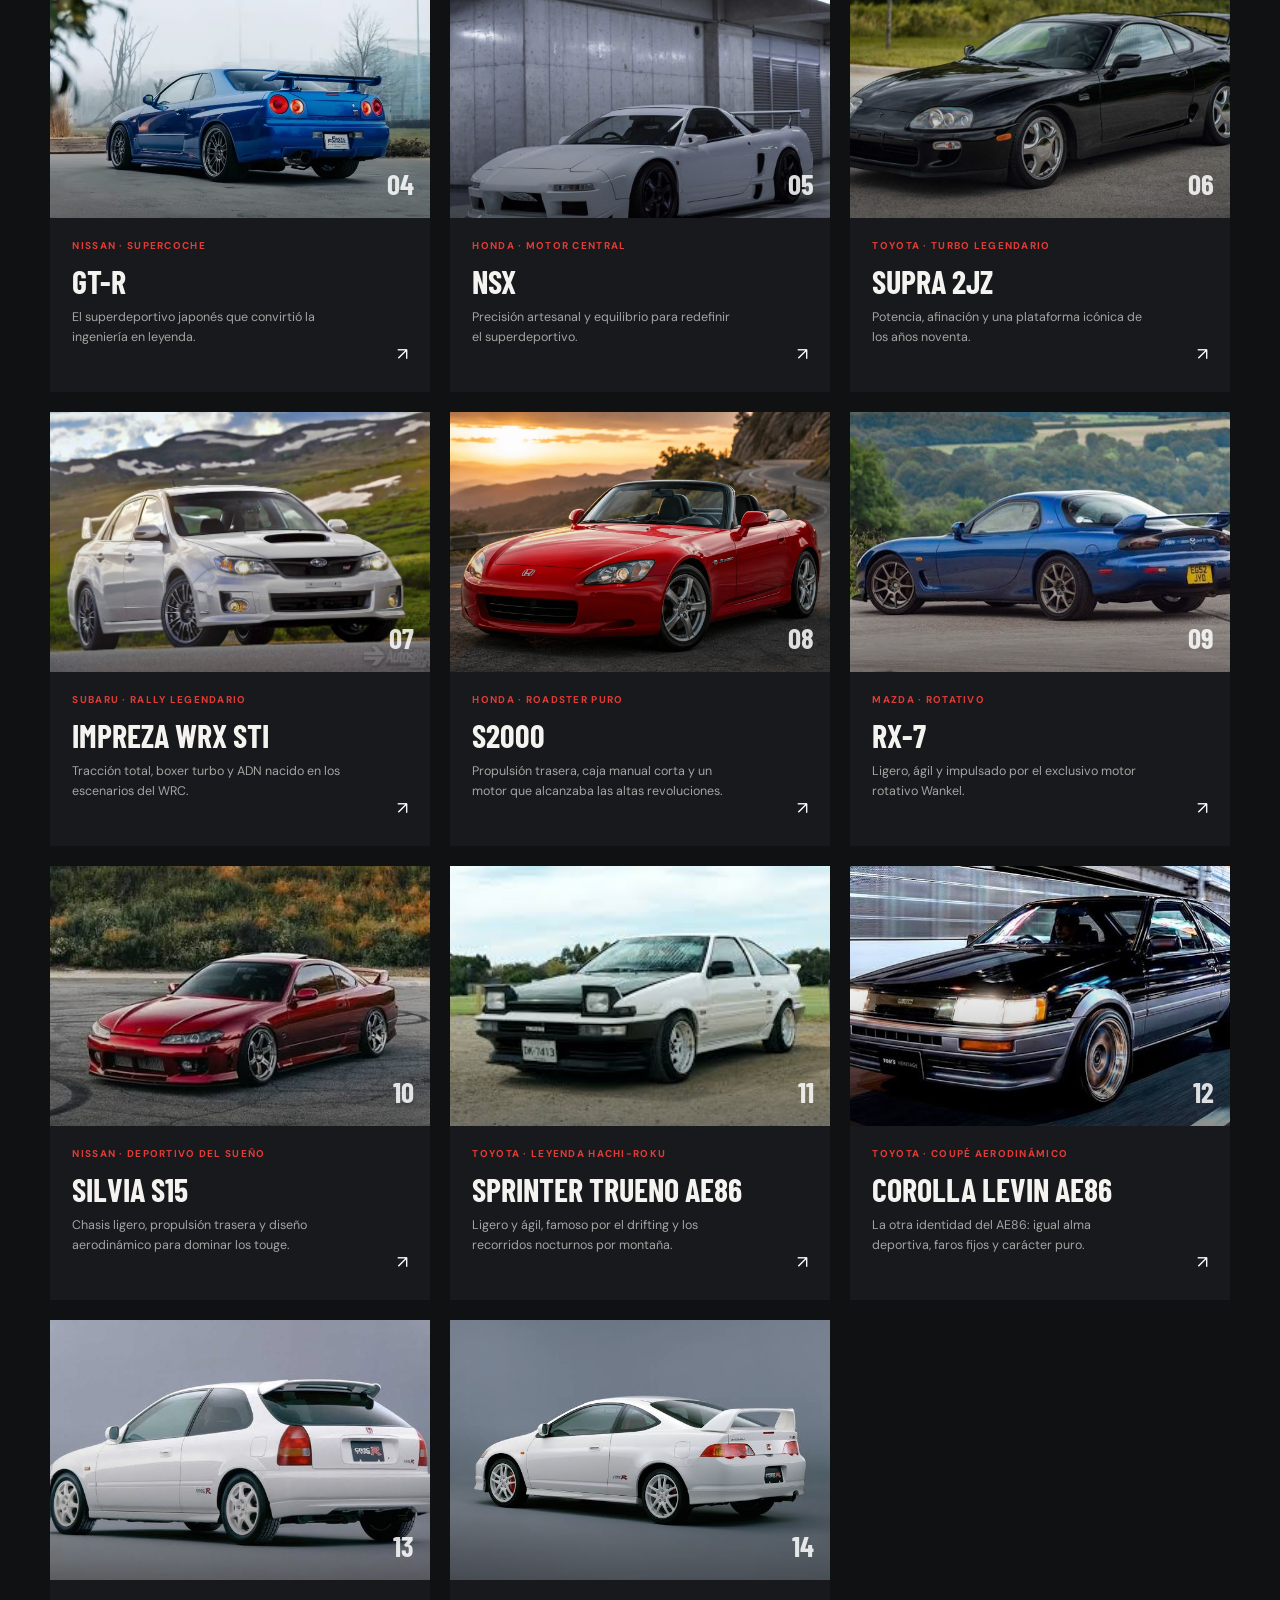
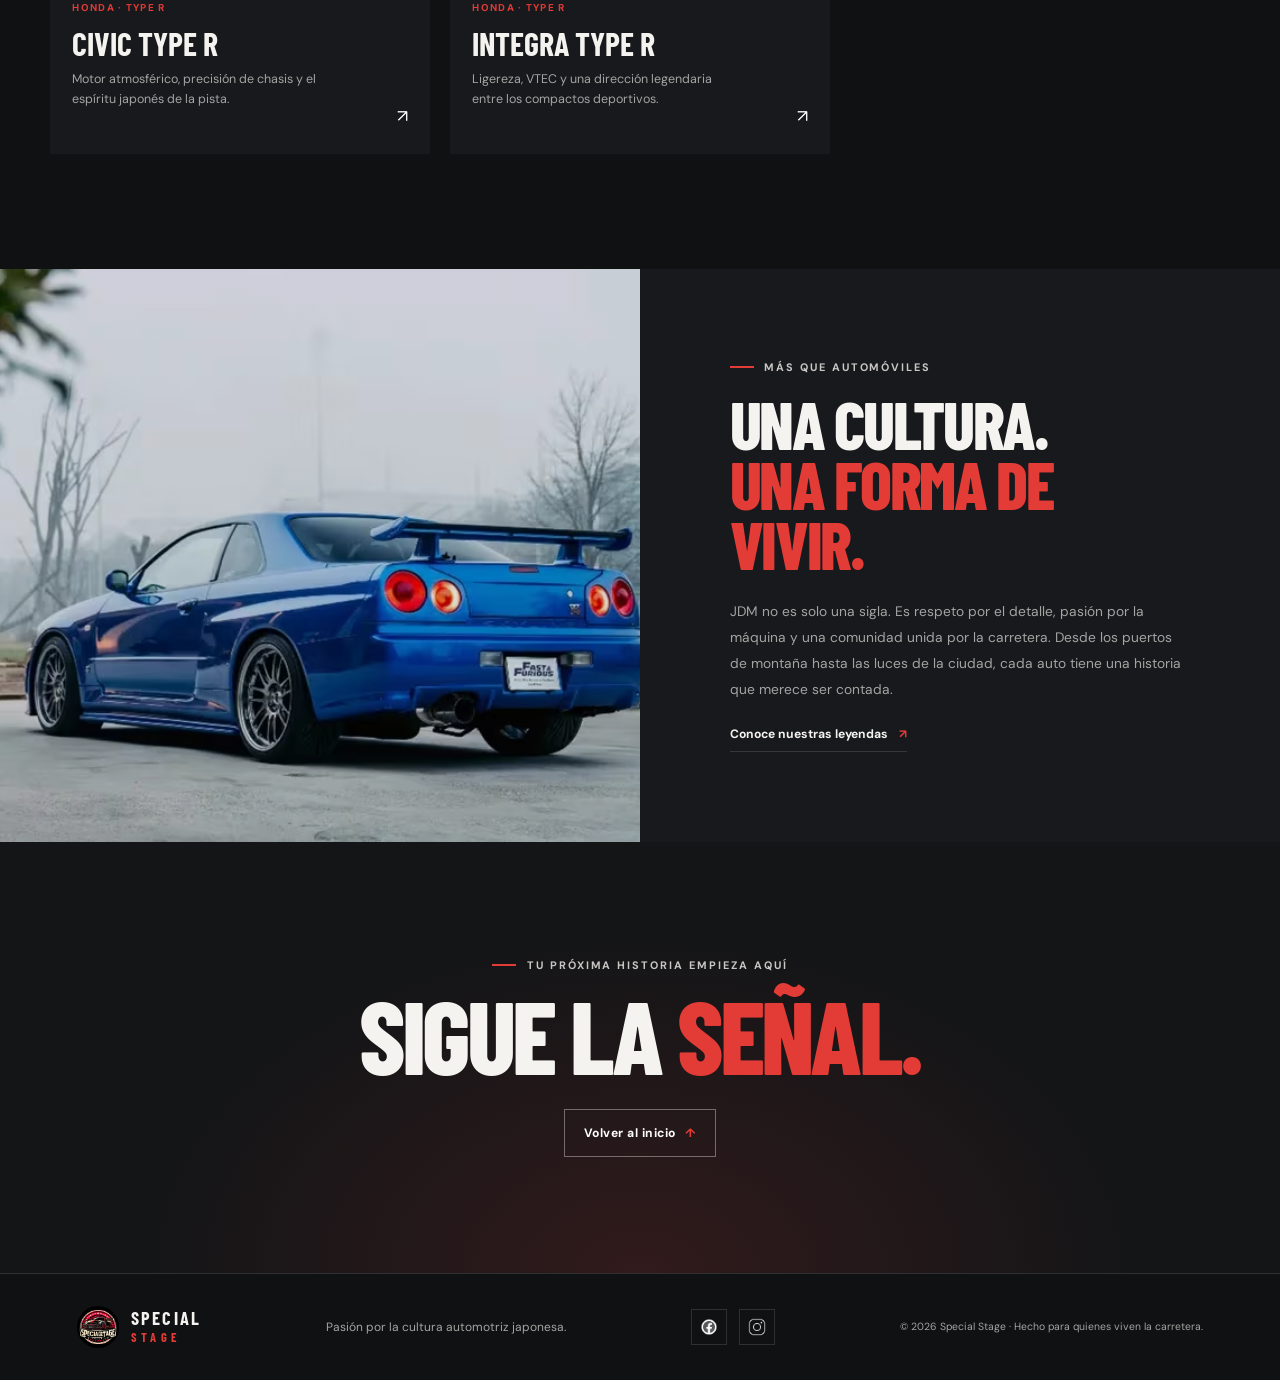
==== commit 3fedb4cb: "correcciones de indexacion `" ====
--- a/index.html
+++ b/index.html
@@ -16,7 +16,7 @@
 <body>
   <header class="site-header" id="inicio">
     <a class="brand" href="#inicio" aria-label="Special Stage, inicio">
-      <img src="OIG3.b3COJ.5Jp.jpeg" alt="" class="brand-mark">
+      <img src="images/OIG3.b3COJ.5Jp.jpeg" alt="" class="brand-mark">
       <span class="brand-name">SPECIAL<span>STAGE</span></span>
     </a>
     <nav class="site-nav" aria-label="Navegación principal">
@@ -48,7 +48,7 @@
         </div>
         <div class="carousel-inner">
           <article class="carousel-item active">
-            <img src="7Q7YH4NVMZA3RBC3DKDZZ7UAQU.avif" class="hero-image" alt="Nissan GT-R listo para salir a la carretera">
+            <img src="images/7Q7YH4NVMZA3RBC3DKDZZ7UAQU.avif" class="hero-image" alt="Nissan GT-R listo para salir a la carretera">
             <div class="hero-shade"></div>
             <div class="hero-copy">
               <p class="eyebrow"><span></span> ÍCONOS DE JAPÓN · 01 / 14</p>
@@ -59,7 +59,7 @@
             <span class="hero-model">NISSAN GT-R</span>
           </article>
           <article class="carousel-item">
-            <img src="1997-toyota-supra-sold-for-176-000-at-auction.jpg" class="hero-image" alt="Toyota Supra, leyenda japonesa de alto rendimiento">
+            <img src="images/1997-toyota-supra-sold-for-176-000-at-auction.jpg" class="hero-image" alt="Toyota Supra, leyenda japonesa de alto rendimiento">
             <div class="hero-shade"></div>
             <div class="hero-copy">
               <p class="eyebrow"><span></span> LEYENDAS DEL ASFALTO · 02 / 14</p>
@@ -70,7 +70,7 @@
             <span class="hero-model">TOYOTA SUPRA</span>
           </article>
           <article class="carousel-item">
-            <img src="mitsubishi-lancer-evo-v.webp" class="hero-image" alt="Mitsubishi Lancer Evolution V inspirado en los rallyes">
+            <img src="images/mitsubishi-lancer-evo-v.webp" class="hero-image" alt="Mitsubishi Lancer Evolution V inspirado en los rallyes">
             <div class="hero-shade"></div>
             <div class="hero-copy">
               <p class="eyebrow"><span></span> NACIDO EN EL RALLY · 03 / 14</p>
@@ -81,7 +81,7 @@
             <span class="hero-model">MITSUBISHI LANCER EVO V</span>
           </article>
           <article class="carousel-item">
-            <img src="1993-mitsubishi-gto-z16a-twin-turbo.jpeg" class="hero-image" alt="Mitsubishi GTO Twin Turbo de los años noventa">
+            <img src="images/1993-mitsubishi-gto-z16a-twin-turbo.jpeg" class="hero-image" alt="Mitsubishi GTO Twin Turbo de los años noventa">
             <div class="hero-shade"></div>
             <div class="hero-copy">
               <p class="eyebrow"><span></span> POTENCIA DE LOS 90 · 04 / 14</p>
@@ -92,7 +92,7 @@
             <span class="hero-model">MITSUBISHI GTO</span>
           </article>
           <article class="carousel-item">
-            <img src="d70036c5288b5b1a4c5e535a1e9632af.jpg" class="hero-image" alt="Honda NSX, superdeportivo japonés de motor central">
+            <img src="images/d70036c5288b5b1a4c5e535a1e9632af.jpg" class="hero-image" alt="Honda NSX, superdeportivo japonés de motor central">
             <div class="hero-shade"></div>
             <div class="hero-copy">
               <p class="eyebrow"><span></span> PRECISIÓN EN ESTADO PURO · 05 / 14</p>
@@ -103,7 +103,7 @@
             <span class="hero-model">HONDA NSX</span>
           </article>
           <article class="carousel-item">
-            <img src="Subaru_Impreza_WRX_STi_2011-00.jpg.webp" class="hero-image" alt="Subaru Impreza WRX STI preparado para el rally">
+            <img src="images/Subaru_Impreza_WRX_STi_2011-00.jpg.webp" class="hero-image" alt="Subaru Impreza WRX STI preparado para el rally">
             <div class="hero-shade"></div>
             <div class="hero-copy">
               <p class="eyebrow"><span></span> ADN DE RALLY · 06 / 14</p>
@@ -114,7 +114,7 @@
             <span class="hero-model">SUBARU IMPREZA WRX STI</span>
           </article>
           <article class="carousel-item">
-            <img src="honda-s2000-ap1-ap2.webp" class="hero-image" alt="Honda S2000 roadster deportivo">
+            <img src="images/honda-s2000-ap1-ap2.webp" class="hero-image" alt="Honda S2000 roadster deportivo">
             <div class="hero-shade"></div>
             <div class="hero-copy">
               <p class="eyebrow"><span></span> ROADSTER PURO · 07 / 14</p>
@@ -125,7 +125,7 @@
             <span class="hero-model">HONDA S2000</span>
           </article>
           <article class="carousel-item">
-            <img src="rx7.jfif" class="hero-image" alt="Mazda RX-7 con motor rotativo">
+            <img src="images/rx7.jfif" class="hero-image" alt="Mazda RX-7 con motor rotativo">
             <div class="hero-shade"></div>
             <div class="hero-copy">
               <p class="eyebrow"><span></span> TECNOLOGÍA ROTATIVA · 08 / 14</p>
@@ -136,7 +136,7 @@
             <span class="hero-model">MAZDA RX-7</span>
           </article>
           <article class="carousel-item">
-            <img src="s15.jfif" class="hero-image" alt="Nissan Silvia S15 de propulsión trasera">
+            <img src="images/s15.jfif" class="hero-image" alt="Nissan Silvia S15 de propulsión trasera">
             <div class="hero-shade"></div>
             <div class="hero-copy">
               <p class="eyebrow"><span></span> REINA DE LOS TOUGE · 09 / 14</p>
@@ -147,7 +147,7 @@
             <span class="hero-model">NISSAN SILVIA S15</span>
           </article>
           <article class="carousel-item">
-            <img src="trueno.jfif" class="hero-image" alt="Toyota Sprinter Trueno AE86">
+            <img src="images/trueno.jfif" class="hero-image" alt="Toyota Sprinter Trueno AE86">
             <div class="hero-shade"></div>
             <div class="hero-copy">
               <p class="eyebrow"><span></span> LEYENDA HACHI-ROKU · 10 / 14</p>
@@ -158,7 +158,7 @@
             <span class="hero-model">TOYOTA SPRINTER TRUENO AE86</span>
           </article>
           <article class="carousel-item">
-            <img src="levin.jfif" class="hero-image" alt="Toyota Corolla Levin AE86">
+            <img src="images/levin.jfif" class="hero-image" alt="Toyota Corolla Levin AE86">
             <div class="hero-shade"></div>
             <div class="hero-copy">
               <p class="eyebrow"><span></span> EL HERMANO INVISIBLE · 11 / 14</p>
@@ -169,7 +169,7 @@
             <span class="hero-model">TOYOTA COROLLA LEVIN AE86</span>
           </article>
           <article class="carousel-item">
-            <img src="civic.jfif" class="hero-image" alt="Honda Civic Type R deportivo">
+            <img src="images/civic.jfif" class="hero-image" alt="Honda Civic Type R deportivo">
             <div class="hero-shade"></div>
             <div class="hero-copy">
               <p class="eyebrow"><span></span> NATIVO DE CIRCUITO · 12 / 14</p>
@@ -180,7 +180,7 @@
             <span class="hero-model">HONDA CIVIC TYPE R</span>
           </article>
           <article class="carousel-item">
-            <img src="integra.jfif" class="hero-image" alt="Honda Integra Type R deportivo">
+            <img src="images/integra.jfif" class="hero-image" alt="Honda Integra Type R deportivo">
             <div class="hero-shade"></div>
             <div class="hero-copy">
               <p class="eyebrow"><span></span> LEYENDA VTEC · 13 / 14</p>
@@ -191,7 +191,7 @@
             <span class="hero-model">HONDA INTEGRA TYPE R</span>
           </article>
           <article class="carousel-item">
-            <img src="1997-toyota-supra-sold-for-176-000-at-auction.jpg" class="hero-image" alt="Toyota Supra 2JZ con motor turbo">
+            <img src="images/1997-toyota-supra-sold-for-176-000-at-auction.jpg" class="hero-image" alt="Toyota Supra 2JZ con motor turbo">
             <div class="hero-shade"></div>
             <div class="hero-copy">
               <p class="eyebrow"><span></span> POTENCIA LEGENDARIA · 14 / 14</p>
@@ -221,59 +221,59 @@
       </div>
       <div class="car-grid">
         <article class="car-card">
-          <div class="card-image"><img src="1997-toyota-supra-sold-for-176-000-at-auction.jpg" alt="Toyota Supra clásico" loading="lazy"><span class="card-number">01</span></div>
+          <div class="card-image"><img src="images/1997-toyota-supra-sold-for-176-000-at-auction.jpg" alt="Toyota Supra clásico" loading="lazy"><span class="card-number">01</span></div>
           <div class="card-copy"><p class="card-kicker">TOYOTA · GRAN TURISMO</p><h3>Supra</h3><p>Una leyenda de tracción trasera, hecha para ir más allá.</p><span class="card-arrow" aria-hidden="true">↗</span></div>
         </article>
         <article class="car-card">
-          <div class="card-image"><img src="mitsubishi-lancer-evo-v.webp" alt="Mitsubishi Lancer Evolution V" loading="lazy"><span class="card-number">02</span></div>
+          <div class="card-image"><img src="images/mitsubishi-lancer-evo-v.webp" alt="Mitsubishi Lancer Evolution V" loading="lazy"><span class="card-number">02</span></div>
           <div class="card-copy"><p class="card-kicker">MITSUBISHI · RALLY</p><h3>Lancer Evolution</h3><p>ADN de competición con carácter para cada camino.</p><span class="card-arrow" aria-hidden="true">↗</span></div>
         </article>
         <article class="car-card">
-          <div class="card-image"><img src="1993-mitsubishi-gto-z16a-twin-turbo.jpeg" alt="Mitsubishi GTO Twin Turbo de 1993" loading="lazy"><span class="card-number">03</span></div>
+          <div class="card-image"><img src="images/1993-mitsubishi-gto-z16a-twin-turbo.jpeg" alt="Mitsubishi GTO Twin Turbo de 1993" loading="lazy"><span class="card-number">03</span></div>
           <div class="card-copy"><p class="card-kicker">MITSUBISHI · TWIN TURBO</p><h3>GTO Twin Turbo</h3><p>Tecnología y potencia en clave gran turismo.</p><span class="card-arrow" aria-hidden="true">↗</span></div>
         </article>
         <article class="car-card">
-          <div class="card-image"><img src="7Q7YH4NVMZA3RBC3DKDZZ7UAQU.avif" alt="Nissan GT-R clásico preparado para la carretera" loading="lazy"><span class="card-number">04</span></div>
+          <div class="card-image"><img src="images/7Q7YH4NVMZA3RBC3DKDZZ7UAQU.avif" alt="Nissan GT-R clásico preparado para la carretera" loading="lazy"><span class="card-number">04</span></div>
           <div class="card-copy"><p class="card-kicker">NISSAN · SUPERCOCHE</p><h3>GT-R</h3><p>El superdeportivo japonés que convirtió la ingeniería en leyenda.</p><span class="card-arrow" aria-hidden="true">↗</span></div>
         </article>
         <article class="car-card">
-          <div class="card-image"><img src="d70036c5288b5b1a4c5e535a1e9632af.jpg" alt="Honda NSX blanco de motor central" loading="lazy"><span class="card-number">05</span></div>
+          <div class="card-image"><img src="images/d70036c5288b5b1a4c5e535a1e9632af.jpg" alt="Honda NSX blanco de motor central" loading="lazy"><span class="card-number">05</span></div>
           <div class="card-copy"><p class="card-kicker">HONDA · MOTOR CENTRAL</p><h3>NSX</h3><p>Precisión artesanal y equilibrio para redefinir el superdeportivo.</p><span class="card-arrow" aria-hidden="true">↗</span></div>
         </article>
         <article class="car-card">
-          <div class="card-image"><img src="1997-toyota-supra-sold-for-176-000-at-auction.jpg" alt="Toyota Supra MK4 histórico" loading="lazy"><span class="card-number">06</span></div>
+          <div class="card-image"><img src="images/1997-toyota-supra-sold-for-176-000-at-auction.jpg" alt="Toyota Supra MK4 histórico" loading="lazy"><span class="card-number">06</span></div>
           <div class="card-copy"><p class="card-kicker">TOYOTA · TURBO LEGENDARIO</p><h3>Supra 2JZ</h3><p>Potencia, afinación y una plataforma icónica de los años noventa.</p><span class="card-arrow" aria-hidden="true">↗</span></div>
         </article>
         <article class="car-card">
-          <div class="card-image"><img src="Subaru_Impreza_WRX_STi_2011-00.jpg.webp" alt="Ilustración de Subaru Impreza WRX STI" loading="lazy"><span class="card-number">07</span></div>
+          <div class="card-image"><img src="images/Subaru_Impreza_WRX_STi_2011-00.jpg.webp" alt="Ilustración de Subaru Impreza WRX STI" loading="lazy"><span class="card-number">07</span></div>
           <div class="card-copy"><p class="card-kicker">SUBARU · RALLY LEGENDARIO</p><h3>Impreza WRX STI</h3><p>Tracción total, boxer turbo y ADN nacido en los escenarios del WRC.</p><span class="card-arrow" aria-hidden="true">↗</span></div>
         </article>
         <article class="car-card">
-          <div class="card-image"><img src="honda-s2000-ap1-ap2.webp" alt="Ilustración de Honda S2000" loading="lazy"><span class="card-number">08</span></div>
+          <div class="card-image"><img src="images/honda-s2000-ap1-ap2.webp" alt="Ilustración de Honda S2000" loading="lazy"><span class="card-number">08</span></div>
           <div class="card-copy"><p class="card-kicker">HONDA · ROADSTER PURO</p><h3>S2000</h3><p>Propulsión trasera, caja manual corta y un motor que alcanzaba las altas revoluciones.</p><span class="card-arrow" aria-hidden="true">↗</span></div>
         </article>
         <article class="car-card">
-          <div class="card-image"><img src="rx7.jfif" alt="Ilustración de Mazda RX-7" loading="lazy"><span class="card-number">09</span></div>
+          <div class="card-image"><img src="images/rx7.jfif" alt="Ilustración de Mazda RX-7" loading="lazy"><span class="card-number">09</span></div>
           <div class="card-copy"><p class="card-kicker">MAZDA · ROTATIVO</p><h3>RX-7</h3><p>Ligero, ágil y impulsado por el exclusivo motor rotativo Wankel.</p><span class="card-arrow" aria-hidden="true">↗</span></div>
         </article>
         <article class="car-card">
-          <div class="card-image"><img src="s15.jfif" alt="Ilustración de Nissan Silvia S15" loading="lazy"><span class="card-number">10</span></div>
+          <div class="card-image"><img src="images/s15.jfif" alt="Ilustración de Nissan Silvia S15" loading="lazy"><span class="card-number">10</span></div>
           <div class="card-copy"><p class="card-kicker">NISSAN · DEPORTIVO DEL SUEÑO</p><h3>Silvia S15</h3><p>Chasis ligero, propulsión trasera y diseño aerodinámico para dominar los touge.</p><span class="card-arrow" aria-hidden="true">↗</span></div>
         </article>
         <article class="car-card">
-          <div class="card-image"><img src="trueno.jfif" alt="Ilustración de Toyota Sprinter Trueno AE86" loading="lazy"><span class="card-number">11</span></div>
+          <div class="card-image"><img src="images/trueno.jfif" alt="Ilustración de Toyota Sprinter Trueno AE86" loading="lazy"><span class="card-number">11</span></div>
           <div class="card-copy"><p class="card-kicker">TOYOTA · LEYENDA HACHI-ROKU</p><h3>Sprinter Trueno AE86</h3><p>Ligero y ágil, famoso por el drifting y los recorridos nocturnos por montaña.</p><span class="card-arrow" aria-hidden="true">↗</span></div>
         </article>
         <article class="car-card">
-          <div class="card-image"><img src="levin.jfif" alt="Ilustración de Toyota Corolla Levin AE86" loading="lazy"><span class="card-number">12</span></div>
+          <div class="card-image"><img src="images/levin.jfif" alt="Ilustración de Toyota Corolla Levin AE86" loading="lazy"><span class="card-number">12</span></div>
           <div class="card-copy"><p class="card-kicker">TOYOTA · COUPÉ AERODINÁMICO</p><h3>Corolla Levin AE86</h3><p>La otra identidad del AE86: igual alma deportiva, faros fijos y carácter puro.</p><span class="card-arrow" aria-hidden="true">↗</span></div>
         </article>
         <article class="car-card">
-          <div class="card-image"><img src="civic.jfif" alt="Ilustración de Honda Civic Type R" loading="lazy"><span class="card-number">13</span></div>
+          <div class="card-image"><img src="images/civic.jfif" alt="Ilustración de Honda Civic Type R" loading="lazy"><span class="card-number">13</span></div>
           <div class="card-copy"><p class="card-kicker">HONDA · TYPE R</p><h3>Civic Type R</h3><p>Motor atmosférico, precisión de chasis y el espíritu japonés de la pista.</p><span class="card-arrow" aria-hidden="true">↗</span></div>
         </article>
         <article class="car-card">
-          <div class="card-image"><img src="integra.jfif" alt="Ilustración de Honda Integra Type R" loading="lazy"><span class="card-number">14</span></div>
+          <div class="card-image"><img src="images/integra.jfif" alt="Ilustración de Honda Integra Type R" loading="lazy"><span class="card-number">14</span></div>
           <div class="card-copy"><p class="card-kicker">HONDA · TYPE R</p><h3>Integra Type R</h3><p>Ligereza, VTEC y una dirección legendaria entre los compactos deportivos.</p><span class="card-arrow" aria-hidden="true">↗</span></div>
         </article>
       </div>
@@ -298,13 +298,13 @@
 
   <footer class="site-footer" id="contacto">
     <a class="brand footer-brand" href="#inicio">
-      <img src="OIG3.b3COJ.5Jp.jpeg" alt="" class="brand-mark">
+      <img src="images/OIG3.b3COJ.5Jp.jpeg" alt="" class="brand-mark">
       <span class="brand-name">SPECIAL<span>STAGE</span></span>
     </a>
     <p>Pasión por la cultura automotriz japonesa.</p>
     <div class="social-links" aria-label="Redes sociales">
-      <a href="https://www.facebook.com/" target="_blank" rel="noopener noreferrer" aria-label="Facebook"><img src="icons8-facebook-nuevo-24.png" alt=""></a>
-      <a href="https://www.instagram.com/" target="_blank" rel="noopener noreferrer" aria-label="Instagram"><img src="icons8-instagram-50.png" alt=""></a>
+      <a href="https://www.facebook.com/" target="_blank" rel="noopener noreferrer" aria-label="Facebook"><img src="images/icons8-facebook-nuevo-24.png" alt=""></a>
+      <a href="https://www.instagram.com/" target="_blank" rel="noopener noreferrer" aria-label="Instagram"><img src="images/icons8-instagram-50.png" alt=""></a>
     </div>
     <small>© 2026 Special Stage · Hecho para quienes viven la carretera.</small>
   </footer>
--- a/styles.css
+++ b/styles.css
@@ -479,7 +479,7 @@
 .manifesto-image {
   min-height: 440px;
   background: linear-gradient(0deg, rgba(0, 0, 0, 0.12), rgba(0, 0, 0, 0.12)),
-    url("7Q7YH4NVMZA3RBC3DKDZZ7UAQU.avif") center / cover no-repeat;
+    url("images/7Q7YH4NVMZA3RBC3DKDZZ7UAQU.avif") center / cover no-repeat;
 }
 
 .manifesto-copy {
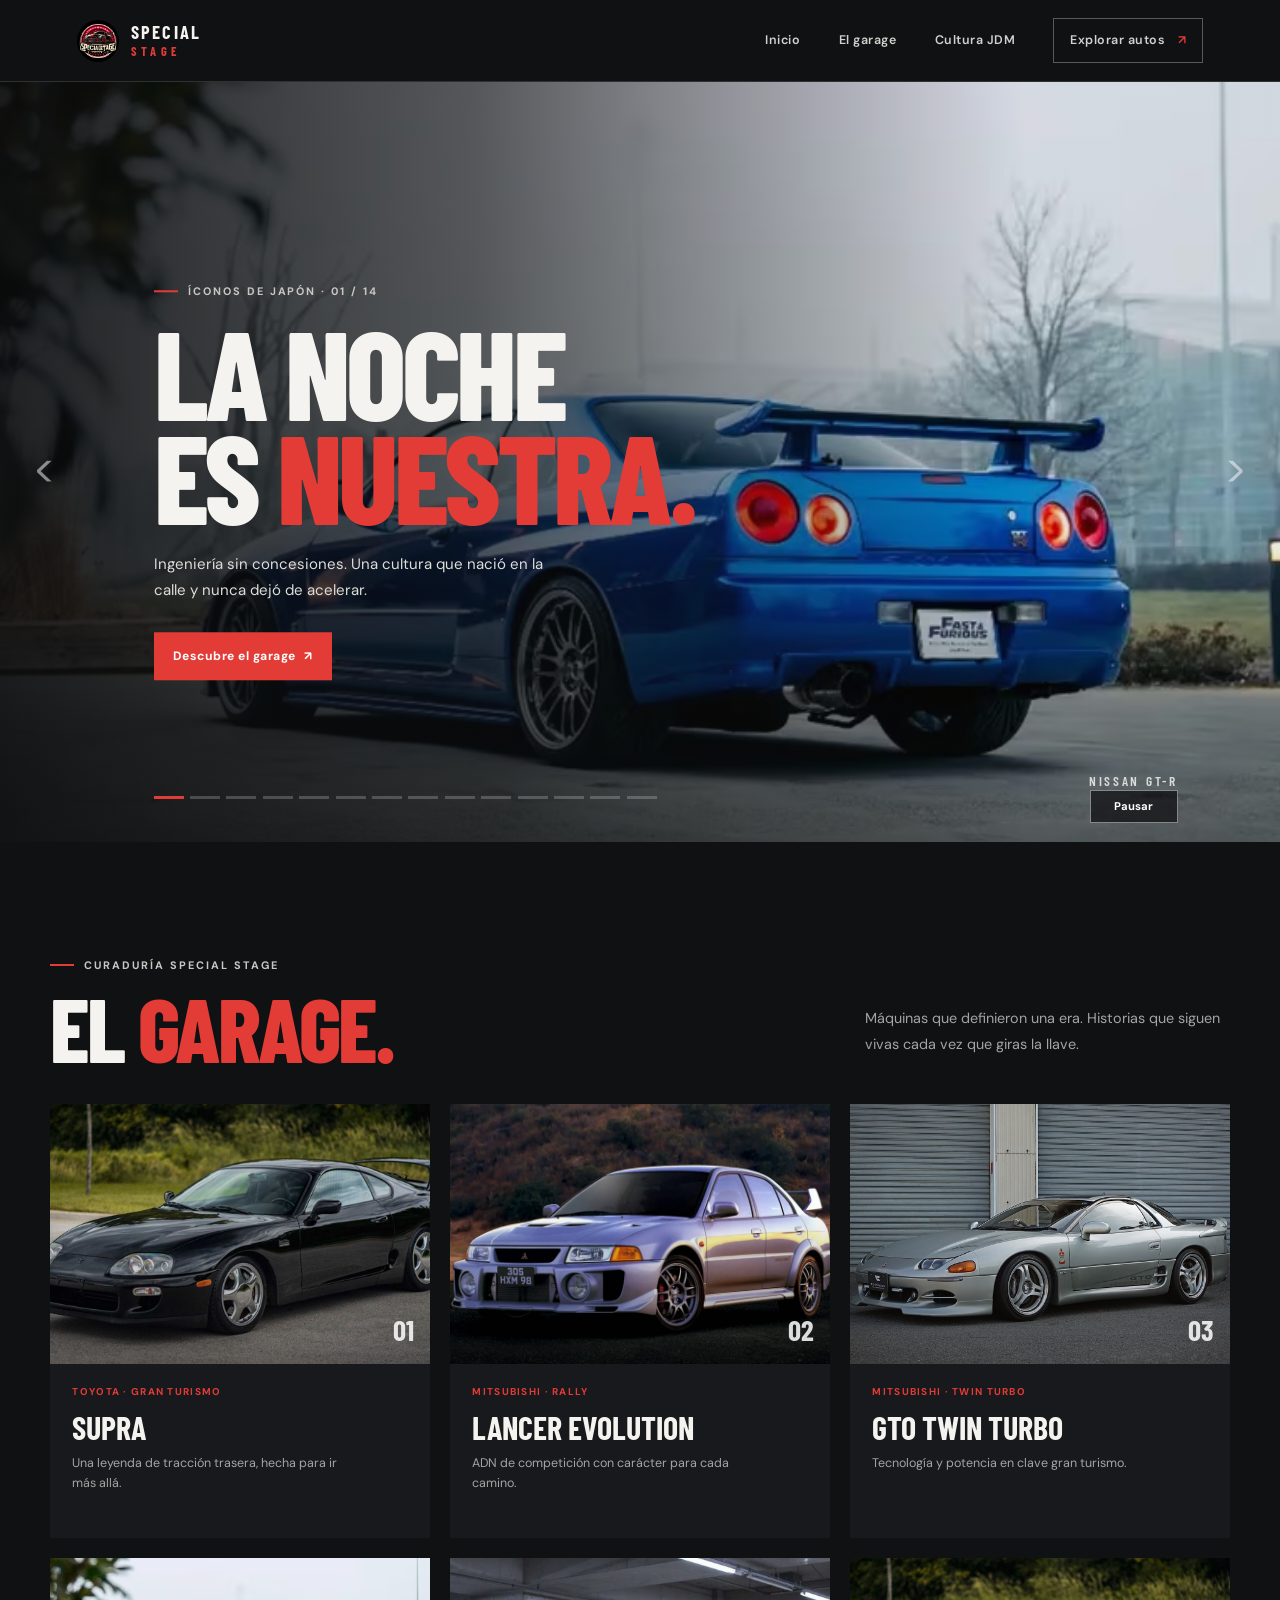
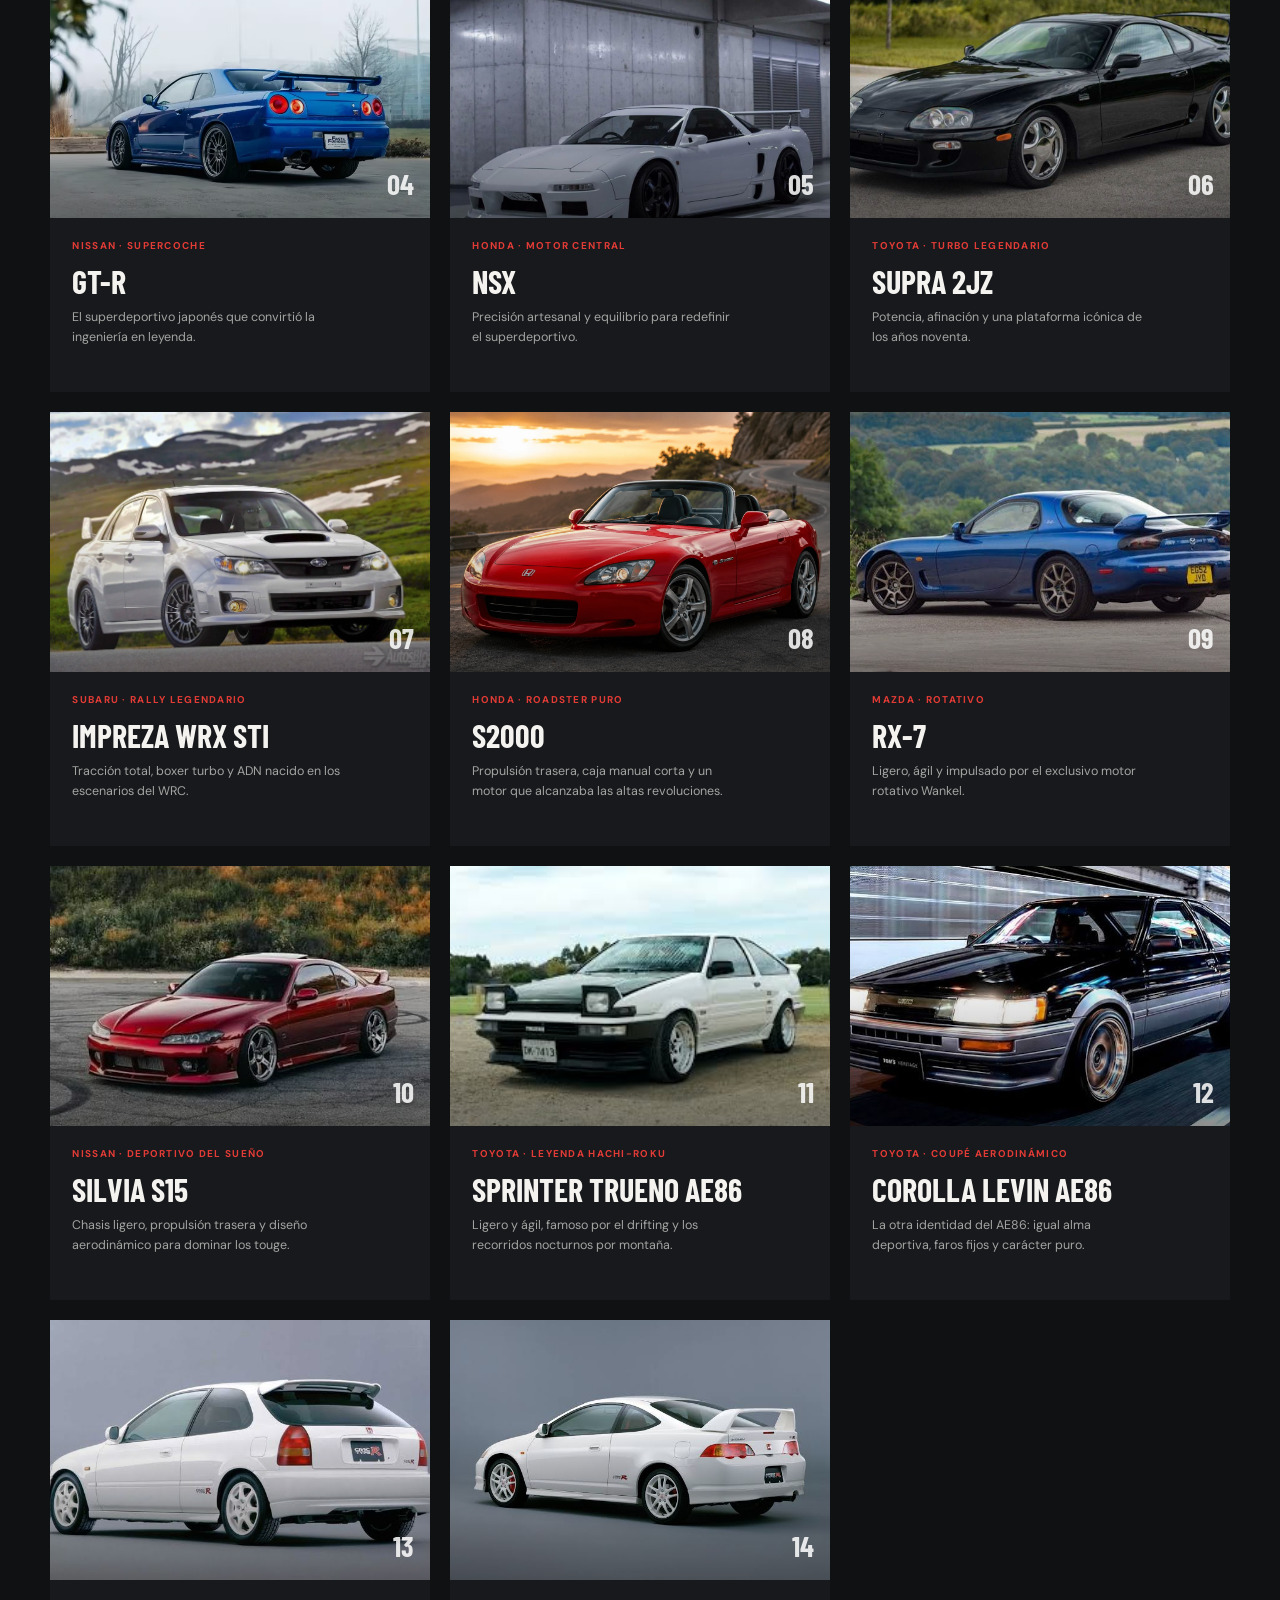
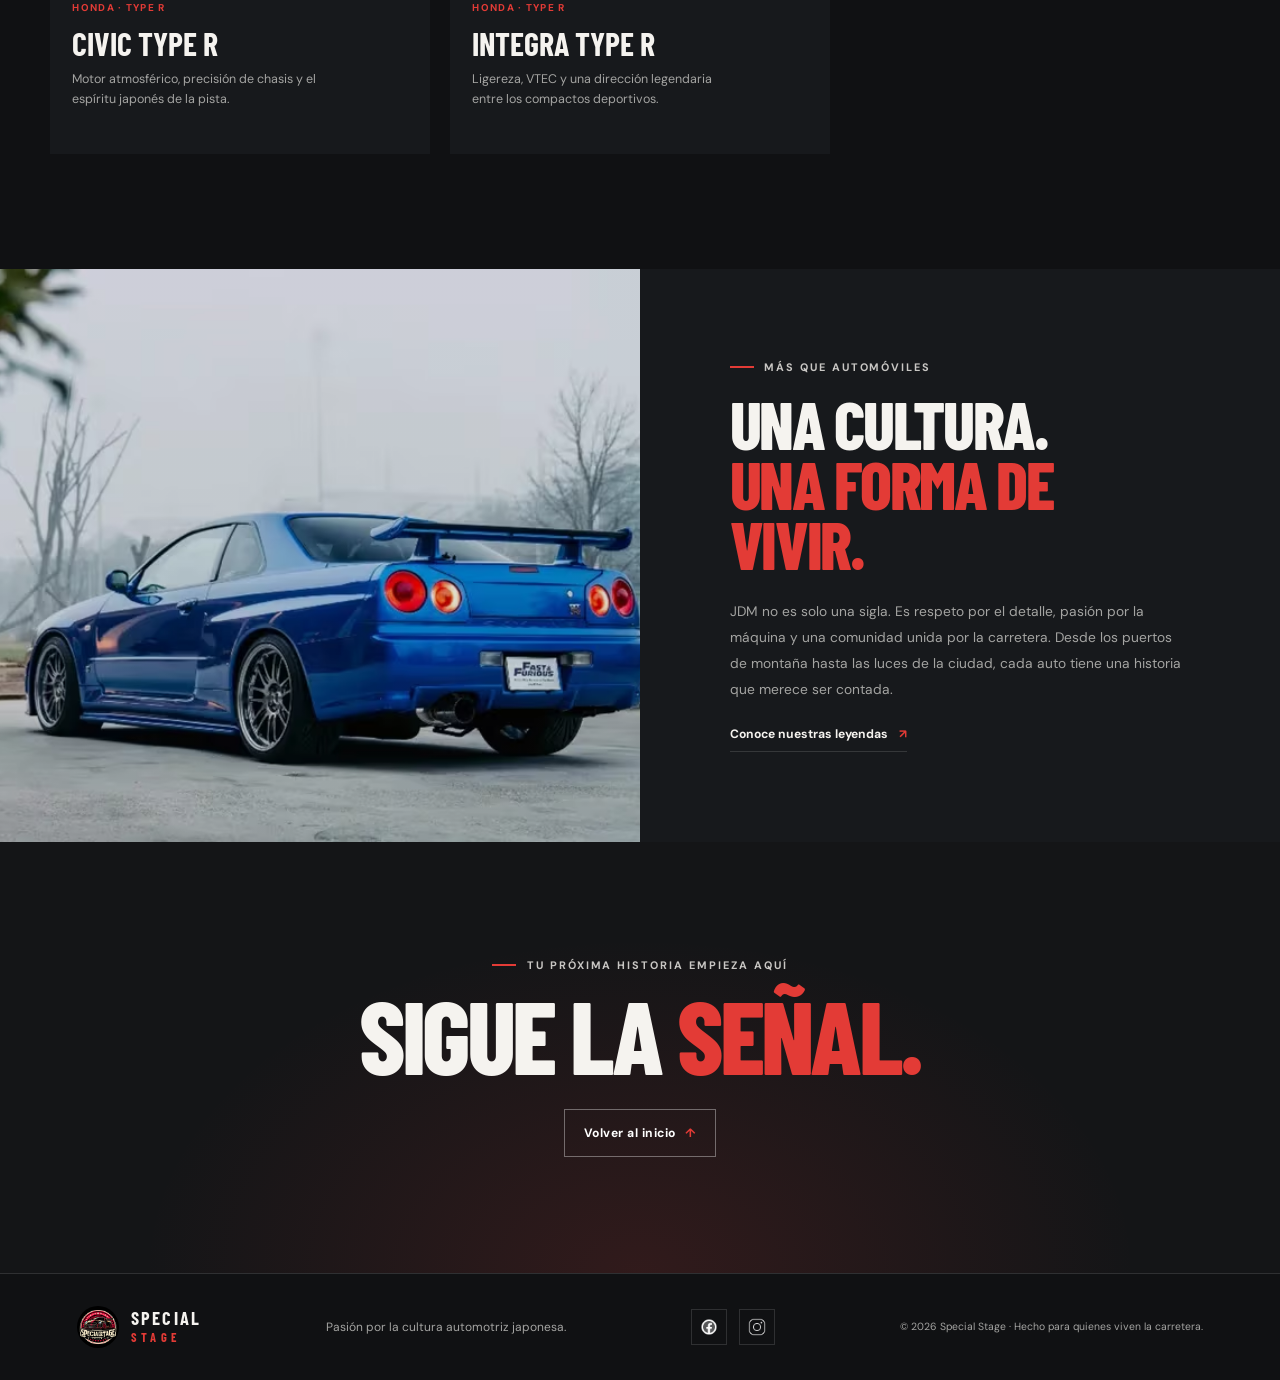
==== commit 42a7948e: "correcciones correcciones" ====
--- a/index.html
+++ b/index.html
@@ -29,7 +29,7 @@
 
   <main>
     <section class="hero" aria-label="Autos deportivos japoneses destacados">
-      <div id="jdmCarousel" class="carousel slide carousel-fade" data-bs-ride="carousel" data-bs-interval="6000" data-bs-pause="false" data-bs-touch="true">
+      <div id="jdmCarousel" class="carousel slide carousel-fade" data-bs-touch="true">
         <div class="carousel-indicators">
           <button type="button" data-bs-target="#jdmCarousel" data-bs-slide-to="0" class="active" aria-current="true" aria-label="Ver Nissan GT-R"></button>
           <button type="button" data-bs-target="#jdmCarousel" data-bs-slide-to="1" aria-label="Ver Toyota Supra"></button>
@@ -48,7 +48,7 @@
         </div>
         <div class="carousel-inner">
           <article class="carousel-item active">
-            <img src="images/7Q7YH4NVMZA3RBC3DKDZZ7UAQU.avif" class="hero-image" alt="Nissan GT-R listo para salir a la carretera">
+            <img src="images/7Q7YH4NVMZA3RBC3DKDZZ7UAQU.avif" class="hero-image" alt="Nissan GT-R listo para salir a la carretera" fetchpriority="high" decoding="async">
             <div class="hero-shade"></div>
             <div class="hero-copy">
               <p class="eyebrow"><span></span> ÍCONOS DE JAPÓN · 01 / 14</p>
@@ -59,7 +59,7 @@
             <span class="hero-model">NISSAN GT-R</span>
           </article>
           <article class="carousel-item">
-            <img src="images/1997-toyota-supra-sold-for-176-000-at-auction.jpg" class="hero-image" alt="Toyota Supra, leyenda japonesa de alto rendimiento">
+            <img src="images/1997-toyota-supra-sold-for-176-000-at-auction.jpg" class="hero-image" alt="Toyota Supra, leyenda japonesa de alto rendimiento" loading="lazy" decoding="async">
             <div class="hero-shade"></div>
             <div class="hero-copy">
               <p class="eyebrow"><span></span> LEYENDAS DEL ASFALTO · 02 / 14</p>
@@ -70,7 +70,7 @@
             <span class="hero-model">TOYOTA SUPRA</span>
           </article>
           <article class="carousel-item">
-            <img src="images/mitsubishi-lancer-evo-v.webp" class="hero-image" alt="Mitsubishi Lancer Evolution V inspirado en los rallyes">
+            <img src="images/mitsubishi-lancer-evo-v.webp" class="hero-image" alt="Mitsubishi Lancer Evolution V inspirado en los rallyes" loading="lazy" decoding="async">
             <div class="hero-shade"></div>
             <div class="hero-copy">
               <p class="eyebrow"><span></span> NACIDO EN EL RALLY · 03 / 14</p>
@@ -81,7 +81,7 @@
             <span class="hero-model">MITSUBISHI LANCER EVO V</span>
           </article>
           <article class="carousel-item">
-            <img src="images/1993-mitsubishi-gto-z16a-twin-turbo.jpeg" class="hero-image" alt="Mitsubishi GTO Twin Turbo de los años noventa">
+            <img src="images/1993-mitsubishi-gto-z16a-twin-turbo.jpeg" class="hero-image" alt="Mitsubishi GTO Twin Turbo de los años noventa" loading="lazy" decoding="async">
             <div class="hero-shade"></div>
             <div class="hero-copy">
               <p class="eyebrow"><span></span> POTENCIA DE LOS 90 · 04 / 14</p>
@@ -92,7 +92,7 @@
             <span class="hero-model">MITSUBISHI GTO</span>
           </article>
           <article class="carousel-item">
-            <img src="images/d70036c5288b5b1a4c5e535a1e9632af.jpg" class="hero-image" alt="Honda NSX, superdeportivo japonés de motor central">
+            <img src="images/d70036c5288b5b1a4c5e535a1e9632af.jpg" class="hero-image" alt="Honda NSX, superdeportivo japonés de motor central" loading="lazy" decoding="async">
             <div class="hero-shade"></div>
             <div class="hero-copy">
               <p class="eyebrow"><span></span> PRECISIÓN EN ESTADO PURO · 05 / 14</p>
@@ -103,7 +103,7 @@
             <span class="hero-model">HONDA NSX</span>
           </article>
           <article class="carousel-item">
-            <img src="images/Subaru_Impreza_WRX_STi_2011-00.jpg.webp" class="hero-image" alt="Subaru Impreza WRX STI preparado para el rally">
+            <img src="images/Subaru_Impreza_WRX_STi_2011-00.jpg.webp" class="hero-image" alt="Subaru Impreza WRX STI preparado para el rally" loading="lazy" decoding="async">
             <div class="hero-shade"></div>
             <div class="hero-copy">
               <p class="eyebrow"><span></span> ADN DE RALLY · 06 / 14</p>
@@ -114,7 +114,7 @@
             <span class="hero-model">SUBARU IMPREZA WRX STI</span>
           </article>
           <article class="carousel-item">
-            <img src="images/honda-s2000-ap1-ap2.webp" class="hero-image" alt="Honda S2000 roadster deportivo">
+            <img src="images/honda-s2000-ap1-ap2.webp" class="hero-image" alt="Honda S2000 roadster deportivo" loading="lazy" decoding="async">
             <div class="hero-shade"></div>
             <div class="hero-copy">
               <p class="eyebrow"><span></span> ROADSTER PURO · 07 / 14</p>
@@ -125,7 +125,7 @@
             <span class="hero-model">HONDA S2000</span>
           </article>
           <article class="carousel-item">
-            <img src="images/rx7.jfif" class="hero-image" alt="Mazda RX-7 con motor rotativo">
+            <img src="images/rx7.jfif" class="hero-image" alt="Mazda RX-7 con motor rotativo" loading="lazy" decoding="async">
             <div class="hero-shade"></div>
             <div class="hero-copy">
               <p class="eyebrow"><span></span> TECNOLOGÍA ROTATIVA · 08 / 14</p>
@@ -136,7 +136,7 @@
             <span class="hero-model">MAZDA RX-7</span>
           </article>
           <article class="carousel-item">
-            <img src="images/s15.jfif" class="hero-image" alt="Nissan Silvia S15 de propulsión trasera">
+            <img src="images/s15.jfif" class="hero-image" alt="Nissan Silvia S15 de propulsión trasera" loading="lazy" decoding="async">
             <div class="hero-shade"></div>
             <div class="hero-copy">
               <p class="eyebrow"><span></span> REINA DE LOS TOUGE · 09 / 14</p>
@@ -147,7 +147,7 @@
             <span class="hero-model">NISSAN SILVIA S15</span>
           </article>
           <article class="carousel-item">
-            <img src="images/trueno.jfif" class="hero-image" alt="Toyota Sprinter Trueno AE86">
+            <img src="images/trueno.jfif" class="hero-image" alt="Toyota Sprinter Trueno AE86" loading="lazy" decoding="async">
             <div class="hero-shade"></div>
             <div class="hero-copy">
               <p class="eyebrow"><span></span> LEYENDA HACHI-ROKU · 10 / 14</p>
@@ -158,7 +158,7 @@
             <span class="hero-model">TOYOTA SPRINTER TRUENO AE86</span>
           </article>
           <article class="carousel-item">
-            <img src="images/levin.jfif" class="hero-image" alt="Toyota Corolla Levin AE86">
+            <img src="images/levin.jfif" class="hero-image" alt="Toyota Corolla Levin AE86" loading="lazy" decoding="async">
             <div class="hero-shade"></div>
             <div class="hero-copy">
               <p class="eyebrow"><span></span> EL HERMANO INVISIBLE · 11 / 14</p>
@@ -169,7 +169,7 @@
             <span class="hero-model">TOYOTA COROLLA LEVIN AE86</span>
           </article>
           <article class="carousel-item">
-            <img src="images/civic.jfif" class="hero-image" alt="Honda Civic Type R deportivo">
+            <img src="images/civic.jfif" class="hero-image" alt="Honda Civic Type R deportivo" loading="lazy" decoding="async">
             <div class="hero-shade"></div>
             <div class="hero-copy">
               <p class="eyebrow"><span></span> NATIVO DE CIRCUITO · 12 / 14</p>
@@ -180,7 +180,7 @@
             <span class="hero-model">HONDA CIVIC TYPE R</span>
           </article>
           <article class="carousel-item">
-            <img src="images/integra.jfif" class="hero-image" alt="Honda Integra Type R deportivo">
+            <img src="images/integra.jfif" class="hero-image" alt="Honda Integra Type R deportivo" loading="lazy" decoding="async">
             <div class="hero-shade"></div>
             <div class="hero-copy">
               <p class="eyebrow"><span></span> LEYENDA VTEC · 13 / 14</p>
@@ -191,7 +191,7 @@
             <span class="hero-model">HONDA INTEGRA TYPE R</span>
           </article>
           <article class="carousel-item">
-            <img src="images/1997-toyota-supra-sold-for-176-000-at-auction.jpg" class="hero-image" alt="Toyota Supra 2JZ con motor turbo">
+            <img src="images/1997-toyota-supra-sold-for-176-000-at-auction.jpg" class="hero-image" alt="Toyota Supra 2JZ con motor turbo" loading="lazy" decoding="async">
             <div class="hero-shade"></div>
             <div class="hero-copy">
               <p class="eyebrow"><span></span> POTENCIA LEGENDARIA · 14 / 14</p>
@@ -208,6 +208,7 @@
         <button class="carousel-control-next" type="button" data-bs-target="#jdmCarousel" data-bs-slide="next" aria-label="Siguiente">
           <span class="carousel-control-next-icon" aria-hidden="true"></span>
         </button>
+        <button class="carousel-autoplay-toggle" type="button" aria-label="Pausar reproducción automática" hidden>Pausar</button>
       </div>
     </section>
 
@@ -221,60 +222,60 @@
       </div>
       <div class="car-grid">
         <article class="car-card">
-          <div class="card-image"><img src="images/1997-toyota-supra-sold-for-176-000-at-auction.jpg" alt="Toyota Supra clásico" loading="lazy"><span class="card-number">01</span></div>
-          <div class="card-copy"><p class="card-kicker">TOYOTA · GRAN TURISMO</p><h3>Supra</h3><p>Una leyenda de tracción trasera, hecha para ir más allá.</p><span class="card-arrow" aria-hidden="true">↗</span></div>
-        </article>
-        <article class="car-card">
-          <div class="card-image"><img src="images/mitsubishi-lancer-evo-v.webp" alt="Mitsubishi Lancer Evolution V" loading="lazy"><span class="card-number">02</span></div>
-          <div class="card-copy"><p class="card-kicker">MITSUBISHI · RALLY</p><h3>Lancer Evolution</h3><p>ADN de competición con carácter para cada camino.</p><span class="card-arrow" aria-hidden="true">↗</span></div>
-        </article>
-        <article class="car-card">
-          <div class="card-image"><img src="images/1993-mitsubishi-gto-z16a-twin-turbo.jpeg" alt="Mitsubishi GTO Twin Turbo de 1993" loading="lazy"><span class="card-number">03</span></div>
-          <div class="card-copy"><p class="card-kicker">MITSUBISHI · TWIN TURBO</p><h3>GTO Twin Turbo</h3><p>Tecnología y potencia en clave gran turismo.</p><span class="card-arrow" aria-hidden="true">↗</span></div>
-        </article>
-        <article class="car-card">
-          <div class="card-image"><img src="images/7Q7YH4NVMZA3RBC3DKDZZ7UAQU.avif" alt="Nissan GT-R clásico preparado para la carretera" loading="lazy"><span class="card-number">04</span></div>
-          <div class="card-copy"><p class="card-kicker">NISSAN · SUPERCOCHE</p><h3>GT-R</h3><p>El superdeportivo japonés que convirtió la ingeniería en leyenda.</p><span class="card-arrow" aria-hidden="true">↗</span></div>
-        </article>
-        <article class="car-card">
-          <div class="card-image"><img src="images/d70036c5288b5b1a4c5e535a1e9632af.jpg" alt="Honda NSX blanco de motor central" loading="lazy"><span class="card-number">05</span></div>
-          <div class="card-copy"><p class="card-kicker">HONDA · MOTOR CENTRAL</p><h3>NSX</h3><p>Precisión artesanal y equilibrio para redefinir el superdeportivo.</p><span class="card-arrow" aria-hidden="true">↗</span></div>
-        </article>
-        <article class="car-card">
-          <div class="card-image"><img src="images/1997-toyota-supra-sold-for-176-000-at-auction.jpg" alt="Toyota Supra MK4 histórico" loading="lazy"><span class="card-number">06</span></div>
-          <div class="card-copy"><p class="card-kicker">TOYOTA · TURBO LEGENDARIO</p><h3>Supra 2JZ</h3><p>Potencia, afinación y una plataforma icónica de los años noventa.</p><span class="card-arrow" aria-hidden="true">↗</span></div>
-        </article>
-        <article class="car-card">
-          <div class="card-image"><img src="images/Subaru_Impreza_WRX_STi_2011-00.jpg.webp" alt="Ilustración de Subaru Impreza WRX STI" loading="lazy"><span class="card-number">07</span></div>
-          <div class="card-copy"><p class="card-kicker">SUBARU · RALLY LEGENDARIO</p><h3>Impreza WRX STI</h3><p>Tracción total, boxer turbo y ADN nacido en los escenarios del WRC.</p><span class="card-arrow" aria-hidden="true">↗</span></div>
-        </article>
-        <article class="car-card">
-          <div class="card-image"><img src="images/honda-s2000-ap1-ap2.webp" alt="Ilustración de Honda S2000" loading="lazy"><span class="card-number">08</span></div>
-          <div class="card-copy"><p class="card-kicker">HONDA · ROADSTER PURO</p><h3>S2000</h3><p>Propulsión trasera, caja manual corta y un motor que alcanzaba las altas revoluciones.</p><span class="card-arrow" aria-hidden="true">↗</span></div>
-        </article>
-        <article class="car-card">
-          <div class="card-image"><img src="images/rx7.jfif" alt="Ilustración de Mazda RX-7" loading="lazy"><span class="card-number">09</span></div>
-          <div class="card-copy"><p class="card-kicker">MAZDA · ROTATIVO</p><h3>RX-7</h3><p>Ligero, ágil y impulsado por el exclusivo motor rotativo Wankel.</p><span class="card-arrow" aria-hidden="true">↗</span></div>
-        </article>
-        <article class="car-card">
-          <div class="card-image"><img src="images/s15.jfif" alt="Ilustración de Nissan Silvia S15" loading="lazy"><span class="card-number">10</span></div>
-          <div class="card-copy"><p class="card-kicker">NISSAN · DEPORTIVO DEL SUEÑO</p><h3>Silvia S15</h3><p>Chasis ligero, propulsión trasera y diseño aerodinámico para dominar los touge.</p><span class="card-arrow" aria-hidden="true">↗</span></div>
-        </article>
-        <article class="car-card">
-          <div class="card-image"><img src="images/trueno.jfif" alt="Ilustración de Toyota Sprinter Trueno AE86" loading="lazy"><span class="card-number">11</span></div>
-          <div class="card-copy"><p class="card-kicker">TOYOTA · LEYENDA HACHI-ROKU</p><h3>Sprinter Trueno AE86</h3><p>Ligero y ágil, famoso por el drifting y los recorridos nocturnos por montaña.</p><span class="card-arrow" aria-hidden="true">↗</span></div>
-        </article>
-        <article class="car-card">
-          <div class="card-image"><img src="images/levin.jfif" alt="Ilustración de Toyota Corolla Levin AE86" loading="lazy"><span class="card-number">12</span></div>
-          <div class="card-copy"><p class="card-kicker">TOYOTA · COUPÉ AERODINÁMICO</p><h3>Corolla Levin AE86</h3><p>La otra identidad del AE86: igual alma deportiva, faros fijos y carácter puro.</p><span class="card-arrow" aria-hidden="true">↗</span></div>
-        </article>
-        <article class="car-card">
-          <div class="card-image"><img src="images/civic.jfif" alt="Ilustración de Honda Civic Type R" loading="lazy"><span class="card-number">13</span></div>
-          <div class="card-copy"><p class="card-kicker">HONDA · TYPE R</p><h3>Civic Type R</h3><p>Motor atmosférico, precisión de chasis y el espíritu japonés de la pista.</p><span class="card-arrow" aria-hidden="true">↗</span></div>
-        </article>
-        <article class="car-card">
-          <div class="card-image"><img src="images/integra.jfif" alt="Ilustración de Honda Integra Type R" loading="lazy"><span class="card-number">14</span></div>
-          <div class="card-copy"><p class="card-kicker">HONDA · TYPE R</p><h3>Integra Type R</h3><p>Ligereza, VTEC y una dirección legendaria entre los compactos deportivos.</p><span class="card-arrow" aria-hidden="true">↗</span></div>
+          <div class="card-image"><img src="images/1997-toyota-supra-sold-for-176-000-at-auction.jpg" alt="Toyota Supra clásico" loading="lazy" decoding="async"><span class="card-number">01</span></div>
+          <div class="card-copy"><p class="card-kicker">TOYOTA · GRAN TURISMO</p><h3>Supra</h3><p>Una leyenda de tracción trasera, hecha para ir más allá.</p></div>
+        </article>
+        <article class="car-card">
+          <div class="card-image"><img src="images/mitsubishi-lancer-evo-v.webp" alt="Mitsubishi Lancer Evolution V" loading="lazy" decoding="async"><span class="card-number">02</span></div>
+          <div class="card-copy"><p class="card-kicker">MITSUBISHI · RALLY</p><h3>Lancer Evolution</h3><p>ADN de competición con carácter para cada camino.</p></div>
+        </article>
+        <article class="car-card">
+          <div class="card-image"><img src="images/1993-mitsubishi-gto-z16a-twin-turbo.jpeg" alt="Mitsubishi GTO Twin Turbo de 1993" loading="lazy" decoding="async"><span class="card-number">03</span></div>
+          <div class="card-copy"><p class="card-kicker">MITSUBISHI · TWIN TURBO</p><h3>GTO Twin Turbo</h3><p>Tecnología y potencia en clave gran turismo.</p></div>
+        </article>
+        <article class="car-card">
+          <div class="card-image"><img src="images/7Q7YH4NVMZA3RBC3DKDZZ7UAQU.avif" alt="Nissan GT-R clásico preparado para la carretera" loading="lazy" decoding="async"><span class="card-number">04</span></div>
+          <div class="card-copy"><p class="card-kicker">NISSAN · SUPERCOCHE</p><h3>GT-R</h3><p>El superdeportivo japonés que convirtió la ingeniería en leyenda.</p></div>
+        </article>
+        <article class="car-card">
+          <div class="card-image"><img src="images/d70036c5288b5b1a4c5e535a1e9632af.jpg" alt="Honda NSX blanco de motor central" loading="lazy" decoding="async"><span class="card-number">05</span></div>
+          <div class="card-copy"><p class="card-kicker">HONDA · MOTOR CENTRAL</p><h3>NSX</h3><p>Precisión artesanal y equilibrio para redefinir el superdeportivo.</p></div>
+        </article>
+        <article class="car-card">
+          <div class="card-image"><img src="images/1997-toyota-supra-sold-for-176-000-at-auction.jpg" alt="Toyota Supra MK4 histórico" loading="lazy" decoding="async"><span class="card-number">06</span></div>
+          <div class="card-copy"><p class="card-kicker">TOYOTA · TURBO LEGENDARIO</p><h3>Supra 2JZ</h3><p>Potencia, afinación y una plataforma icónica de los años noventa.</p></div>
+        </article>
+        <article class="car-card">
+          <div class="card-image"><img src="images/Subaru_Impreza_WRX_STi_2011-00.jpg.webp" alt="Fotografía del Subaru Impreza WRX STI" loading="lazy" decoding="async"><span class="card-number">07</span></div>
+          <div class="card-copy"><p class="card-kicker">SUBARU · RALLY LEGENDARIO</p><h3>Impreza WRX STI</h3><p>Tracción total, boxer turbo y ADN nacido en los escenarios del WRC.</p></div>
+        </article>
+        <article class="car-card">
+          <div class="card-image"><img src="images/honda-s2000-ap1-ap2.webp" alt="Fotografía del Honda S2000" loading="lazy" decoding="async"><span class="card-number">08</span></div>
+          <div class="card-copy"><p class="card-kicker">HONDA · ROADSTER PURO</p><h3>S2000</h3><p>Propulsión trasera, caja manual corta y un motor que alcanzaba las altas revoluciones.</p></div>
+        </article>
+        <article class="car-card">
+          <div class="card-image"><img src="images/rx7.jfif" alt="Fotografía del Mazda RX-7" loading="lazy" decoding="async"><span class="card-number">09</span></div>
+          <div class="card-copy"><p class="card-kicker">MAZDA · ROTATIVO</p><h3>RX-7</h3><p>Ligero, ágil y impulsado por el exclusivo motor rotativo Wankel.</p></div>
+        </article>
+        <article class="car-card">
+          <div class="card-image"><img src="images/s15.jfif" alt="Fotografía del Nissan Silvia S15" loading="lazy" decoding="async"><span class="card-number">10</span></div>
+          <div class="card-copy"><p class="card-kicker">NISSAN · DEPORTIVO DEL SUEÑO</p><h3>Silvia S15</h3><p>Chasis ligero, propulsión trasera y diseño aerodinámico para dominar los touge.</p></div>
+        </article>
+        <article class="car-card">
+          <div class="card-image"><img src="images/trueno.jfif" alt="Fotografía del Toyota Sprinter Trueno AE86" loading="lazy" decoding="async"><span class="card-number">11</span></div>
+          <div class="card-copy"><p class="card-kicker">TOYOTA · LEYENDA HACHI-ROKU</p><h3>Sprinter Trueno AE86</h3><p>Ligero y ágil, famoso por el drifting y los recorridos nocturnos por montaña.</p></div>
+        </article>
+        <article class="car-card">
+          <div class="card-image"><img src="images/levin.jfif" alt="Fotografía del Toyota Corolla Levin AE86" loading="lazy" decoding="async"><span class="card-number">12</span></div>
+          <div class="card-copy"><p class="card-kicker">TOYOTA · COUPÉ AERODINÁMICO</p><h3>Corolla Levin AE86</h3><p>La otra identidad del AE86: igual alma deportiva, faros fijos y carácter puro.</p></div>
+        </article>
+        <article class="car-card">
+          <div class="card-image"><img src="images/civic.jfif" alt="Fotografía del Honda Civic Type R" loading="lazy" decoding="async"><span class="card-number">13</span></div>
+          <div class="card-copy"><p class="card-kicker">HONDA · TYPE R</p><h3>Civic Type R</h3><p>Motor atmosférico, precisión de chasis y el espíritu japonés de la pista.</p></div>
+        </article>
+        <article class="car-card">
+          <div class="card-image"><img src="images/integra.jfif" alt="Fotografía del Honda Integra Type R" loading="lazy" decoding="async"><span class="card-number">14</span></div>
+          <div class="card-copy"><p class="card-kicker">HONDA · TYPE R</p><h3>Integra Type R</h3><p>Ligereza, VTEC y una dirección legendaria entre los compactos deportivos.</p></div>
         </article>
       </div>
     </section>
@@ -314,24 +315,27 @@
 
       if (!carouselElement) return;
 
-      if (window.bootstrap && window.bootstrap.Carousel) {
-        window.bootstrap.Carousel.getOrCreateInstance(carouselElement, {
-          interval: 6000,
-          ride: "carousel",
-          pause: false,
-          wrap: true,
-          touch: true
-        });
-        return;
-      }
-
       const items = Array.from(carouselElement.querySelectorAll(".carousel-item"));
       const indicators = Array.from(carouselElement.querySelectorAll(".carousel-indicators [data-bs-slide-to]"));
       const previousButton = carouselElement.querySelector(".carousel-control-prev");
       const nextButton = carouselElement.querySelector(".carousel-control-next");
+      const autoplayToggle = carouselElement.querySelector(".carousel-autoplay-toggle");
+      const motionPreference = window.matchMedia("(prefers-reduced-motion: reduce)");
+      const carousel = window.bootstrap && window.bootstrap.Carousel
+        ? window.bootstrap.Carousel.getOrCreateInstance(carouselElement, {
+            interval: 6000,
+            ride: false,
+            pause: "hover",
+            wrap: true,
+            touch: true
+          })
+        : null;
       let currentIndex = Math.max(0, items.findIndex(function (item) {
         return item.classList.contains("active");
       }));
+      let autoplayEnabled = !motionPreference.matches;
+      let fallbackTimer = null;
+      let fallbackHoverPaused = false;
 
       function showSlide(index) {
         currentIndex = (index + items.length) % items.length;
@@ -346,6 +350,70 @@
         });
       }
 
+      function updateAutoplay() {
+        autoplayToggle.hidden = false;
+        autoplayToggle.textContent = autoplayEnabled ? "Pausar" : "Reanudar";
+        autoplayToggle.setAttribute(
+          "aria-label",
+          autoplayEnabled ? "Pausar reproducción automática" : "Reanudar reproducción automática"
+        );
+
+        if (carousel) {
+          if (autoplayEnabled) {
+            carousel.cycle();
+          } else {
+            carousel.pause();
+          }
+          return;
+        }
+
+        if (fallbackTimer !== null) {
+          window.clearInterval(fallbackTimer);
+          fallbackTimer = null;
+        }
+
+        if (autoplayEnabled && !fallbackHoverPaused) {
+          fallbackTimer = window.setInterval(function () {
+            showSlide(currentIndex + 1);
+          }, 6000);
+        }
+      }
+
+      autoplayToggle.addEventListener("click", function () {
+        autoplayEnabled = !autoplayEnabled;
+        updateAutoplay();
+      });
+
+      carouselElement.addEventListener("focusin", function (event) {
+        if (autoplayEnabled && !autoplayToggle.contains(event.target)) {
+          autoplayEnabled = false;
+          updateAutoplay();
+        }
+      });
+
+      if (!carousel) {
+        carouselElement.addEventListener("mouseenter", function () {
+          fallbackHoverPaused = true;
+          updateAutoplay();
+        });
+
+        carouselElement.addEventListener("mouseleave", function () {
+          fallbackHoverPaused = false;
+          updateAutoplay();
+        });
+      }
+
+      motionPreference.addEventListener("change", function (event) {
+        if (event.matches && autoplayEnabled) {
+          autoplayEnabled = false;
+          updateAutoplay();
+        }
+      });
+
+      updateAutoplay();
+
+      if (carousel) return;
+
       indicators.forEach(function (indicator) {
         indicator.addEventListener("click", function () {
           showSlide(Number(indicator.dataset.bsSlideTo));
@@ -359,10 +427,6 @@
       nextButton.addEventListener("click", function () {
         showSlide(currentIndex + 1);
       });
-
-      window.setInterval(function () {
-        showSlide(currentIndex + 1);
-      }, 6000);
     });
   </script>
 </body>
--- a/styles.css
+++ b/styles.css
@@ -126,6 +126,15 @@
 .hero .carousel-item {
   height: min(760px, 74vw);
   min-height: 570px;
+}
+
+.carousel-inner {
+  position: relative;
+  overflow: hidden;
+}
+
+.carousel-item:not(.active):not(.carousel-item-next):not(.carousel-item-prev) {
+  display: none;
 }
 
 .hero .carousel-item {
@@ -247,7 +256,9 @@
 }
 
 .hero .carousel-indicators {
+  position: absolute;
   z-index: 2;
+  display: flex;
   right: auto;
   bottom: 2.7rem;
   left: clamp(2rem, 12vw, 11rem);
@@ -270,8 +281,60 @@
 
 .hero .carousel-control-prev,
 .hero .carousel-control-next {
+  position: absolute;
+  top: 0;
+  bottom: 0;
   z-index: 2;
+  display: flex;
+  align-items: center;
+  justify-content: center;
   width: 7%;
+  padding: 0;
+  border: 0;
+  background: transparent;
+  color: #fff;
+}
+
+.hero .carousel-control-prev-icon,
+.hero .carousel-control-next-icon {
+  background-image: none;
+}
+
+.hero .carousel-control-prev-icon::before,
+.hero .carousel-control-next-icon::before {
+  font-size: 2.8rem;
+  line-height: 1;
+}
+
+.hero .carousel-control-prev-icon::before {
+  content: "<";
+}
+
+.hero .carousel-control-next-icon::before {
+  content: ">";
+}
+
+.carousel-autoplay-toggle {
+  position: absolute;
+  z-index: 3;
+  right: clamp(2rem, 8vw, 8rem);
+  bottom: 1.2rem;
+  min-width: 5.5rem;
+  padding: 0.45rem 0.65rem;
+  border: 1px solid rgba(255, 255, 255, 0.45);
+  background: rgba(16, 17, 19, 0.75);
+  color: #fff;
+  font: inherit;
+  font-size: 0.7rem;
+  font-weight: 700;
+}
+
+.carousel-autoplay-toggle:hover {
+  border-color: var(--red);
+}
+
+.carousel-autoplay-toggle[hidden] {
+  display: none;
 }
 
 .section-wrap {
@@ -416,10 +479,6 @@
   letter-spacing: 0.24em;
 }
 
-.car-card:hover .card-image img {
-  transform: scale(1.045);
-}
-
 .card-number {
   position: absolute;
   z-index: 1;
@@ -461,14 +520,6 @@
   line-height: 1.6;
 }
 
-.card-arrow {
-  position: absolute;
-  right: 1.4rem;
-  bottom: 1.5rem;
-  color: #fff;
-  font-size: 1.1rem;
-}
-
 .manifesto {
   display: grid;
   grid-template-columns: 1fr 1fr;
@@ -638,6 +689,7 @@
   }
 
   .car-grid {
+    grid-template-columns: repeat(2, minmax(0, 1fr));
     gap: 0.85rem;
   }
 
@@ -737,6 +789,11 @@
     bottom: 1.3rem;
     left: 1.5rem;
     gap: 2px;
+  }
+
+  .carousel-autoplay-toggle {
+    right: 1.5rem;
+    bottom: 0.75rem;
   }
 
   .hero .carousel-indicators [data-bs-target] {
